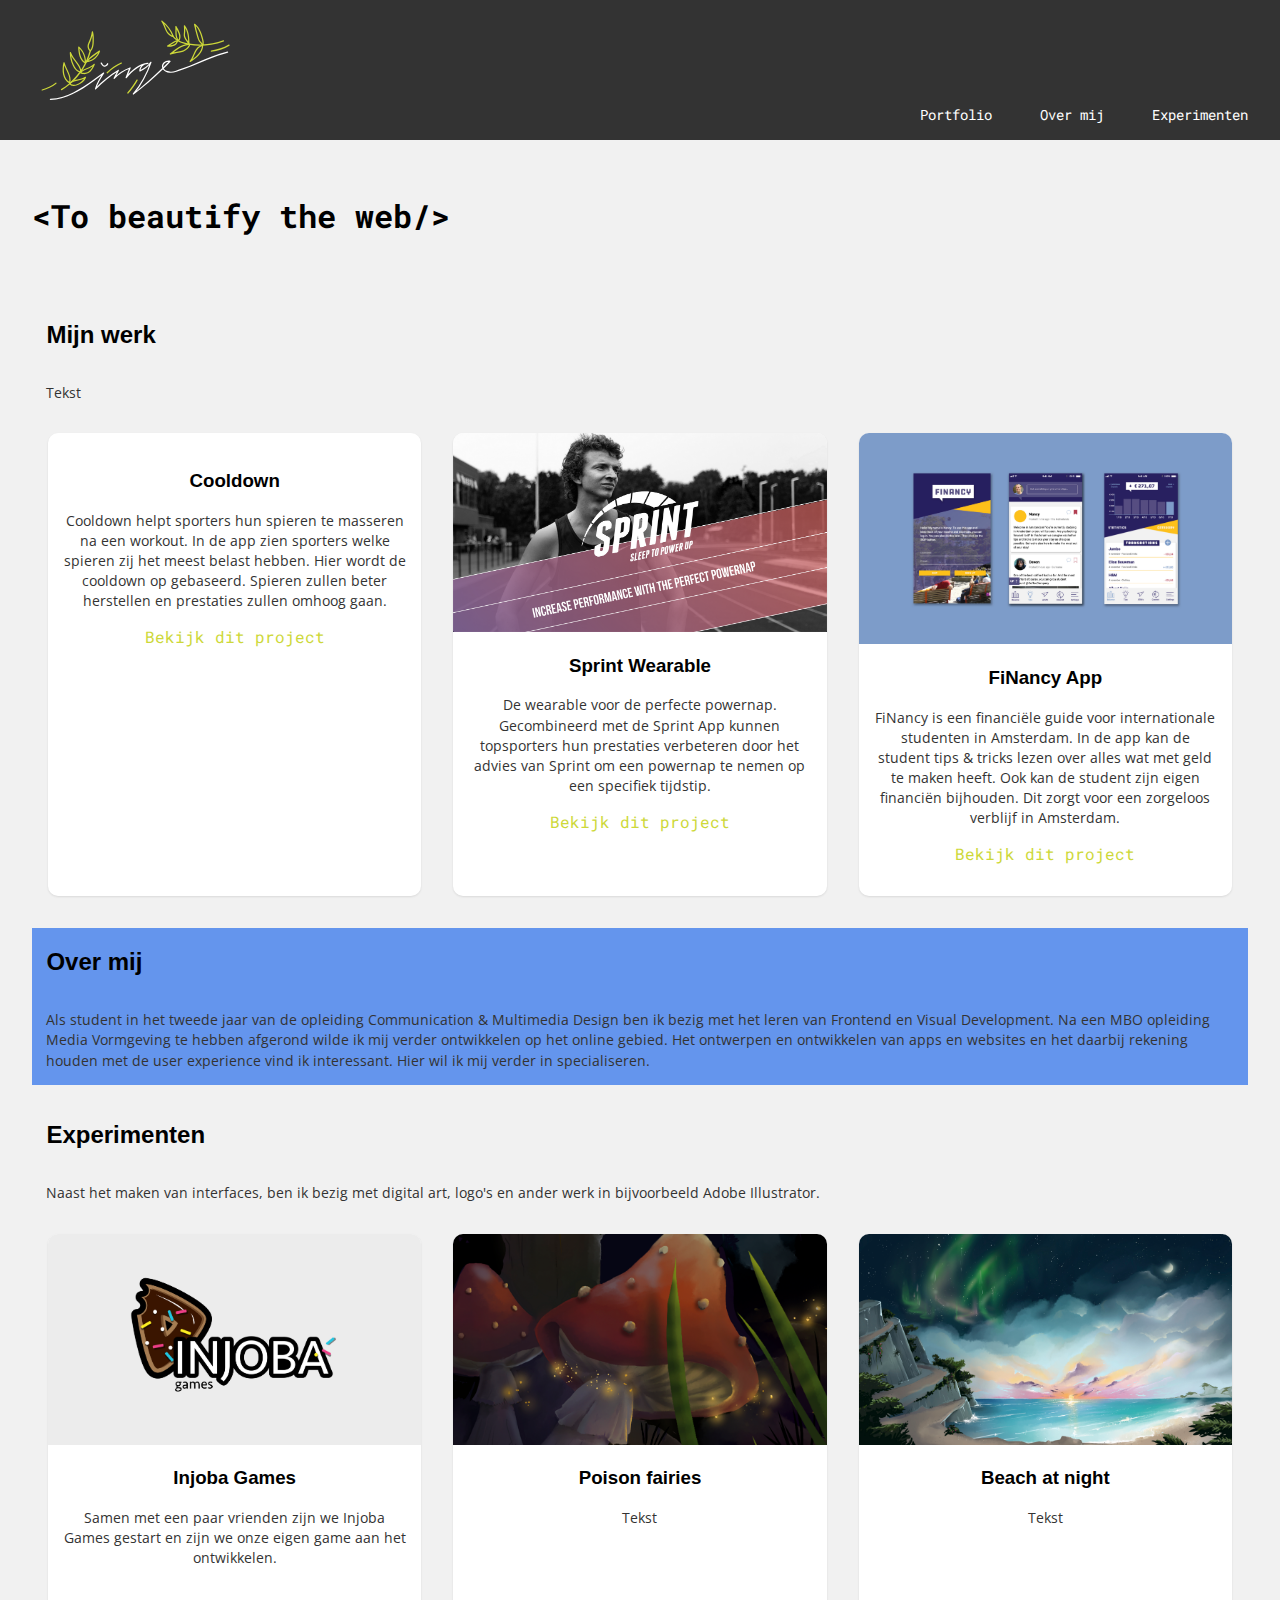
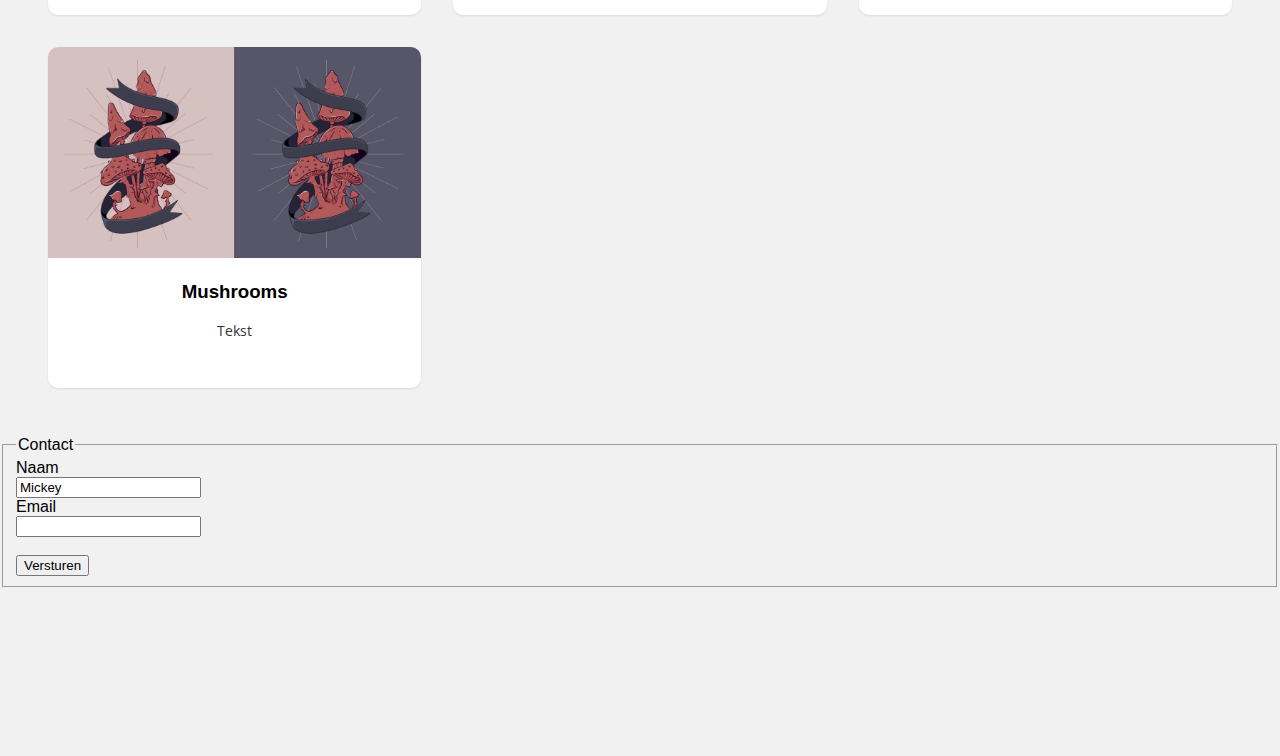
==== index.html @ f20cf2d8 "Add files via upload" ====
<!DOCTYPE html>
<html lang="en">

<head>
    <meta charset="UTF-8">
    <title>Portfolio</title>
    <link rel="stylesheet" type="text/css" href="style/style.css"> 
    <link href="https://fonts.googleapis.com/css?family=Montserrat:400,400i,500,500i,600,600i,700,700i,800,800i,900,900i|Open+Sans:400,400i,600,600i,700,700i,800,800i|Roboto+Mono:400,400i,500,500i,700,700i&display=swap" rel="stylesheet"> 
</head>

<body>

<header>
    <nav>
        <a href="#"><img src="images/logo.svg" alt=""></a>

        <ul>
            <li><a href="#">Portfolio</a></li>
            <li><a href="#">Over mij</a></li>
            <li><a href="#">Experimenten</a></li>
        </ul>
    </nav>
</header>


<main>
<h1>&#60;To beautify the web&#47;&#62;</h1>

<section>
    <h2>Mijn werk</h2>
    <p>Tekst</p>
    
    <article>
        <img src="images/projecten/cooldown.png" alt="">
        <h3>Cooldown</h3>
        <p>Cooldown helpt sporters hun spieren te masseren na een workout. In de app zien sporters welke spieren zij het meest belast hebben. Hier wordt de cooldown op gebaseerd. Spieren zullen beter herstellen en prestaties zullen omhoog gaan.</p>
        <a href="#">Bekijk dit project</a>
    </article>
    <article>
        <img src="images/projecten/sprint-scherm.png" alt="">
        <h3>Sprint Wearable</h3>
        <p>De wearable voor de perfecte powernap. Gecombineerd met de Sprint App kunnen topsporters hun prestaties verbeteren door het advies van Sprint om een powernap te nemen op een specifiek tijdstip.</p>
        <a href="#">Bekijk dit project</a>
    </article>
     <article>
        <img src="images/projecten/isga.jpg" alt="">
        <h3>FiNancy App</h3>
        <p>FiNancy is een financiële guide voor internationale studenten in Amsterdam. In de app kan de student tips &amp; tricks lezen over alles wat met geld te maken heeft. Ook kan de student zijn eigen financiën bijhouden. Dit zorgt voor een zorgeloos verblijf in Amsterdam. </p>
        <a href="#">Bekijk dit project</a>
    </article>
</section>

<section id="overmij">
<h2>Over mij</h2>
<p>Als student in het tweede jaar van de opleiding Communication &amp; Multimedia Design ben ik bezig met het leren van Frontend en Visual Development. Na een MBO opleiding Media Vormgeving te hebben afgerond wilde ik mij verder ontwikkelen op het online gebied. Het ontwerpen en ontwikkelen van apps en websites en het daarbij rekening houden met de user experience vind ik interessant. Hier wil ik mij verder in specialiseren.</p>
</section>


<section>
    <h2>Experimenten</h2>
    <p>Naast het maken van interfaces, ben ik bezig met digital art, logo's en ander werk in bijvoorbeeld Adobe Illustrator. </p>
    
    <article>
        <img src="images/eigenwerk/injoba-logo.png" alt="">
        <h3>Injoba Games</h3>
        <p>Samen met een paar vrienden zijn we Injoba Games gestart en zijn we onze eigen game aan het ontwikkelen.</p>
    </article>
    <article>
        <img src="images/eigenwerk/poison.jpg" alt="">
        <h3>Poison fairies</h3>
        <p>Tekst</p>
    </article>
    <article>
        <img src="images/eigenwerk/beachatnight.jpg" alt="">
        <h3>Beach at night</h3>
        <p>Tekst</p>
    </article>
    <article>
        <img src="images/eigenwerk/mushrooms.png" alt="">
        <h3>Mushrooms</h3>
        <p>Tekst</p>
    </article>
</section>



</main>

<footer>

 <form action="formulier">
  <fieldset>
    <legend>Contact</legend>
    Naam<br>
    <input type="text" name="firstname" value="Mickey"><br>
       Email<br>
    <input type="email" name="lastname" value=""><br><br>
    <input type="submit" value="Versturen">
  </fieldset>
</form> 

</footer>

</body>
</html>


 <script src="js/javascript.js"></script>
---- style/style.css ----
@import url('https://fonts.googleapis.com/css?family=Open+Sans:400,400i,600,600i,700,700i,800,800i|Playfair+Display:400,400i,700,700i,900,900i|Roboto+Slab:400,700&display=swap');


*,
:before,
:after {
    -webkit-box-sizing: border-box;
       -moz-box-sizing: border-box;
            box-sizing: border-box;
}

h1 {
    font-family: 'Roboto Mono', monospace;
    font-weight: 800;
    margin-bottom: 2em;
}

h2 { 
    font-weight: 600;
    padding: 0em 0.6em;
}

h3 {
    font-weight: 600;
}

p {
    color: #333;
    padding: 0 1em;
    line-height: 1.4;
    font-size: 0.9em;
    font-family: 'Open Sans', sans-serif;
}

a {
    text-decoration: none;
    font-family: 'Roboto Mono', monospace;
    color:#cdd839;
}

a:hover {
    font-weight: 400;
}


 



/*****************************
           HEADER
******************************/



header {
    background-color: #333;
    padding: 1em 2em;
}


nav a {
    color: white;
    font-size: 0.9em;
   
}

nav img {
    width: 200px;
    display: block;    
}

nav ul {
    list-style: none;
    margin: 0;
    padding: 0;
    display: flex;
    justify-content: flex-end;
    flex-wrap: wrap;
}

nav li {
    padding-left: 3em;
}

nav a:hover {
    color: #cdd839;
}


/*li:first-child {
    margin-right: auto;
}*/


@media (max-width: 620px) {
    /*nav ul {
        list-style: none;
        margin: 0;
        padding: 0;
        display: flex;
        flex-direction: column;
    }*/
    

    nav li {
        padding: 0 0 1em 0;
        margin: 1em 0 0 0;
        border-top: 1.5px solid #cdd839;
    }
    
    nav ul {
        justify-content: space-between;
        margin-top: 1em;    
    }
    
    nav img {
        margin: auto;
        width: 80%;

    }

    /*li:first-child {
        border-bottom: 0;
    } */

}



/*****************************
           BODY
******************************/



body {
    font-family: sans-serif;
    margin: 0;
    background-color: #f1f1f1;
}

main {
    padding: 2em;
}

section {
    display: grid;
    grid-template-columns: 1fr 1fr 1fr;
}

section h2, p {
    grid-column: 1 / -1;
}

@media (max-width: 620px) {
    section {
         grid-template-columns: 1fr;
    }
}

article {
    background-color: white;
    padding: 0em 0em 2em;
    margin: 1em;
    text-align: center;
    border-radius: 10px;
    box-shadow: 0 1px 3px rgba(0, 0, 0, 0.05), 0 1px 2px rgba(0, 0, 0, 0.05);
    transition: all 0.3s cubic-bezier(.25, .8, .25, 1);
}

article:hover {
    box-shadow: 0 14px 28px rgba(0, 0, 0, 0.25), 0 10px 10px rgba(0, 0, 0, 0.22);
}

    /*Bron: https://codepen.io/sdthornton/pen/wBZdXq?editors=1100*/

article img {
    width: 100%;
    border-radius: 10px 10px 0px 0px;

}

/*****************************
    OVER MIJ SECTION
******************************/

#overmij {
    background-color: cornflowerblue;
    margin: 1em 0 1em 0;
}





/*****************************
           FOOTER
******************************/



footer {
    background-image: url(../images/footer-img.png);
    min-height: 10em;
    background-position: center bottom;
    background-size: contain;
    height: 25vw;
    background-repeat: no-repeat;
    margin: 0;
    padding: 0;

}
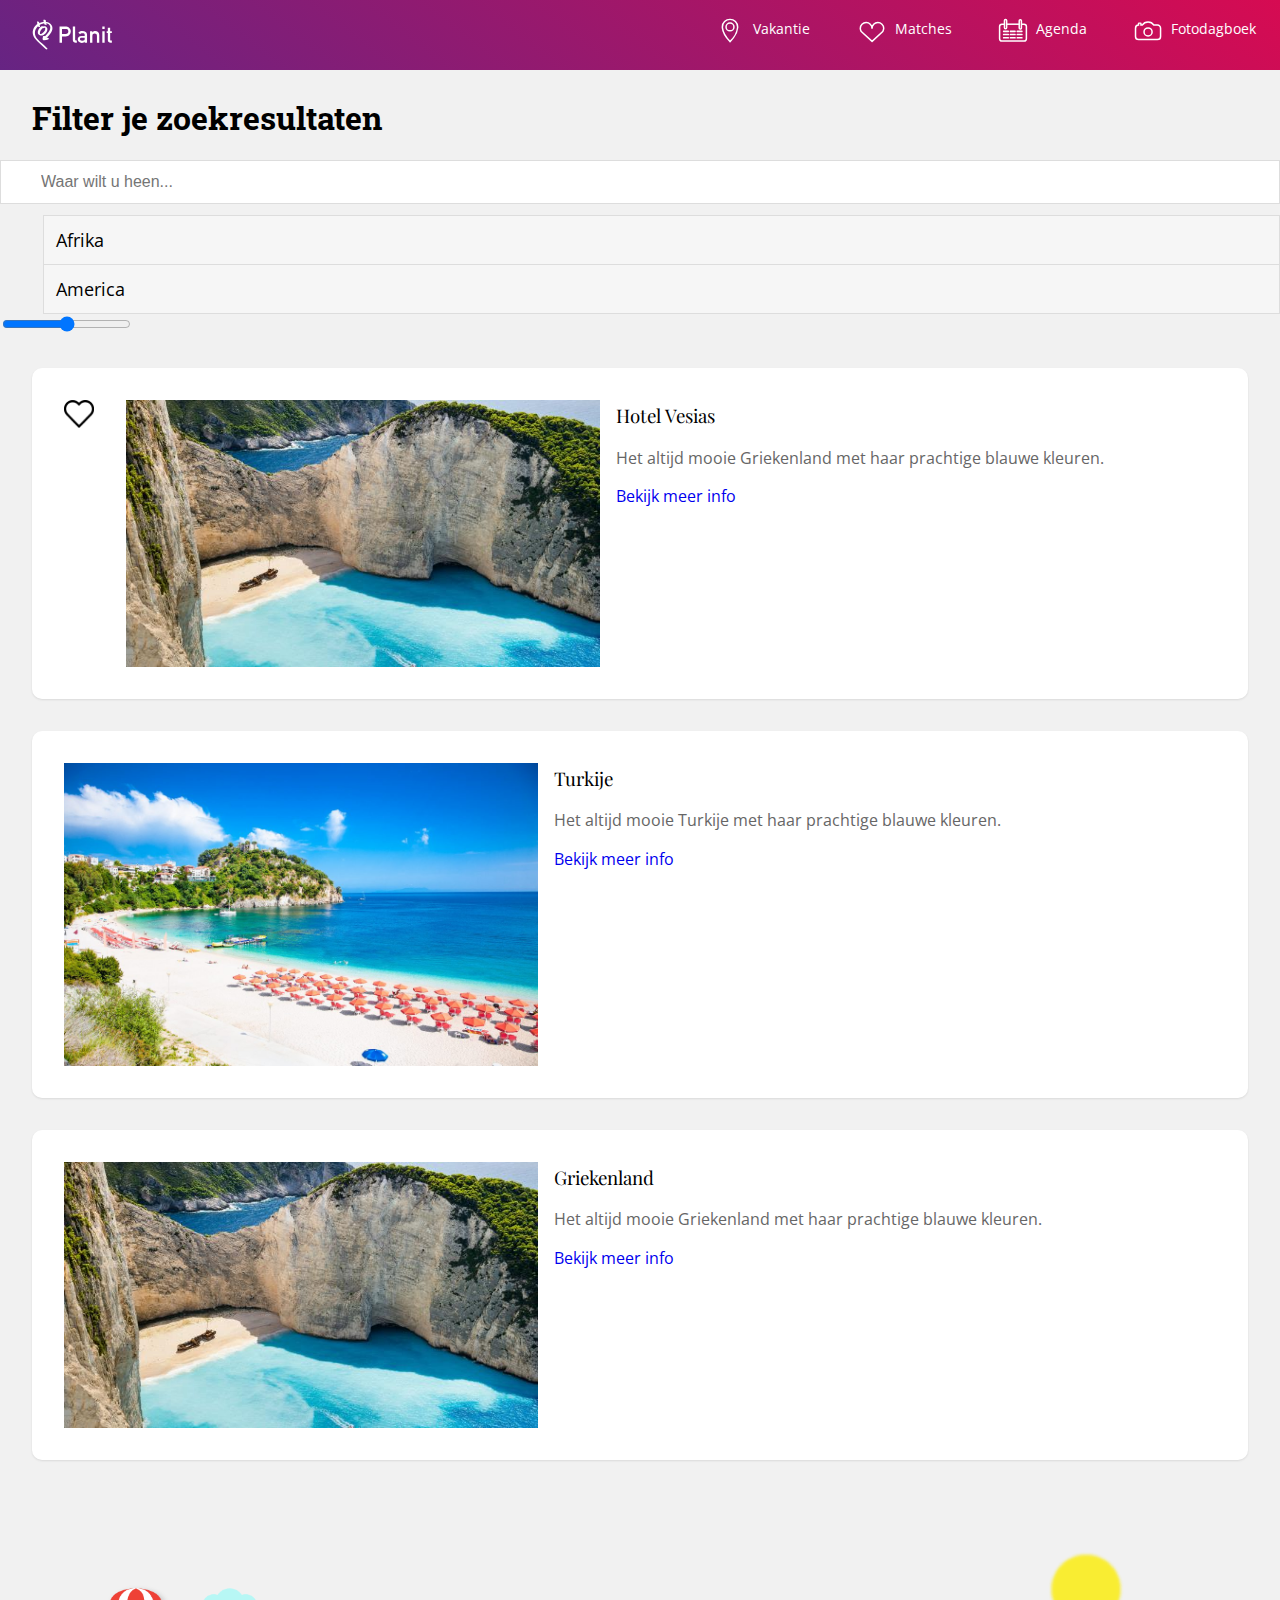
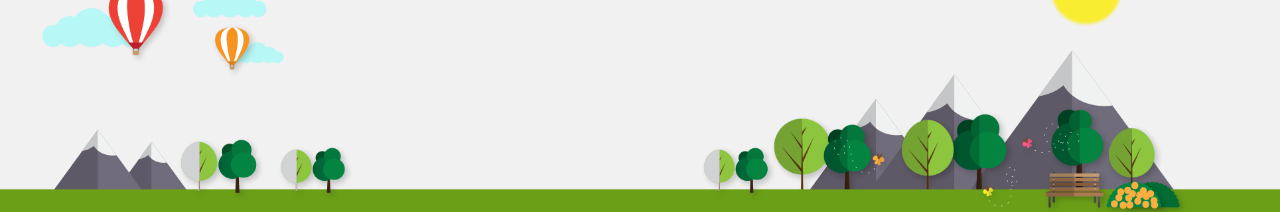
==== commit 72589b76: "Add files via upload" ====
--- a/index.html
+++ b/index.html
@@ -3,105 +3,76 @@
 
 <head>
     <meta charset="UTF-8">
-    <title>Portfolio</title>
+    <title>Travel Guide</title>
     <link rel="stylesheet" type="text/css" href="style/style.css"> 
-    <link href="https://fonts.googleapis.com/css?family=Montserrat:400,400i,500,500i,600,600i,700,700i,800,800i,900,900i|Open+Sans:400,400i,600,600i,700,700i,800,800i|Roboto+Mono:400,400i,500,500i,700,700i&display=swap" rel="stylesheet"> 
 </head>
 
 <body>
 
 <header>
     <nav>
-        <a href="#"><img src="images/logo.svg" alt=""></a>
-
         <ul>
-            <li><a href="#">Portfolio</a></li>
-            <li><a href="#">Over mij</a></li>
-            <li><a href="#">Experimenten</a></li>
+            <li><img id='logo'src="images/logo-09.svg" alt=""></li>
+            <li><img src="images/locatieicon.svg" alt=""><a href="#">Vakantie</a></li>
+            <li><img src="images/harticon.svg" alt=""><a href="#">Matches</a> </li>
+            <li><img src="images/agendaicon.svg" alt=""><a href="#">Agenda</a></li>
+            <li><img src="images/fotoicon.svg" alt=""><a href="#">Fotodagboek</a></li>
+    
         </ul>
     </nav>
 </header>
 
 
 <main>
-<h1>&#60;To beautify the web&#47;&#62;</h1>
+<sibebar>
+    <h1>Filter je zoekresultaten</h1>
 
-<section>
-    <h2>Mijn werk</h2>
-    <p>Tekst</p>
+                 <input type="text" id="myInput" onkeyup="myFunction()" placeholder="Waar wilt u heen...">
+
+                <ul id="myUL">
+                      <li><a href="#">Afrika</a></li>
+                      <li><a href="#">America</a></li>
+  </ul>
+  
+ <input type="range" name="points" min="0" max="900">               
+            </sibebar>
+       
+  <!--https://www.w3schools.com/howto/howto_js_filter_lists.asp-->
+      
+               <section>
     
-    <article>
-        <img src="images/projecten/cooldown.png" alt="">
-        <h3>Cooldown</h3>
-        <p>Cooldown helpt sporters hun spieren te masseren na een workout. In de app zien sporters welke spieren zij het meest belast hebben. Hier wordt de cooldown op gebaseerd. Spieren zullen beter herstellen en prestaties zullen omhoog gaan.</p>
-        <a href="#">Bekijk dit project</a>
+                     
+       <article>
+               <img class='harticonopen'src="images/hart-open.png" alt="">
+
+        <img src="images/griekenland.jpg" alt="">
+        <h3>Hotel Vesias</h3>
+        <p>Het altijd mooie Griekenland met haar prachtige blauwe kleuren.</p>
+        <a href="#">Bekijk meer info</a>
     </article>
     <article>
-        <img src="images/projecten/sprint-scherm.png" alt="">
-        <h3>Sprint Wearable</h3>
-        <p>De wearable voor de perfecte powernap. Gecombineerd met de Sprint App kunnen topsporters hun prestaties verbeteren door het advies van Sprint om een powernap te nemen op een specifiek tijdstip.</p>
-        <a href="#">Bekijk dit project</a>
+        <img src="images/turkije.jpg" alt="">
+        <h3>Turkije</h3>
+        <p>Het altijd mooie Turkije met haar prachtige blauwe kleuren.</p>
+        <a href="#">Bekijk meer info</a>
     </article>
      <article>
-        <img src="images/projecten/isga.jpg" alt="">
-        <h3>FiNancy App</h3>
-        <p>FiNancy is een financiële guide voor internationale studenten in Amsterdam. In de app kan de student tips &amp; tricks lezen over alles wat met geld te maken heeft. Ook kan de student zijn eigen financiën bijhouden. Dit zorgt voor een zorgeloos verblijf in Amsterdam. </p>
-        <a href="#">Bekijk dit project</a>
+        <img src="images/griekenland.jpg" alt="">
+        <h3>Griekenland</h3>
+        <p>Het altijd mooie Griekenland met haar prachtige blauwe kleuren.</p>
+        <a href="#">Bekijk meer info</a>
     </article>
 </section>
-
-<section id="overmij">
-<h2>Over mij</h2>
-<p>Als student in het tweede jaar van de opleiding Communication &amp; Multimedia Design ben ik bezig met het leren van Frontend en Visual Development. Na een MBO opleiding Media Vormgeving te hebben afgerond wilde ik mij verder ontwikkelen op het online gebied. Het ontwerpen en ontwikkelen van apps en websites en het daarbij rekening houden met de user experience vind ik interessant. Hier wil ik mij verder in specialiseren.</p>
-</section>
-
-
-<section>
-    <h2>Experimenten</h2>
-    <p>Naast het maken van interfaces, ben ik bezig met digital art, logo's en ander werk in bijvoorbeeld Adobe Illustrator. </p>
-    
-    <article>
-        <img src="images/eigenwerk/injoba-logo.png" alt="">
-        <h3>Injoba Games</h3>
-        <p>Samen met een paar vrienden zijn we Injoba Games gestart en zijn we onze eigen game aan het ontwikkelen.</p>
-    </article>
-    <article>
-        <img src="images/eigenwerk/poison.jpg" alt="">
-        <h3>Poison fairies</h3>
-        <p>Tekst</p>
-    </article>
-    <article>
-        <img src="images/eigenwerk/beachatnight.jpg" alt="">
-        <h3>Beach at night</h3>
-        <p>Tekst</p>
-    </article>
-    <article>
-        <img src="images/eigenwerk/mushrooms.png" alt="">
-        <h3>Mushrooms</h3>
-        <p>Tekst</p>
-    </article>
-</section>
-
-
 
 </main>
 
 <footer>
 
- <form action="formulier">
-  <fieldset>
-    <legend>Contact</legend>
-    Naam<br>
-    <input type="text" name="firstname" value="Mickey"><br>
-       Email<br>
-    <input type="email" name="lastname" value=""><br><br>
-    <input type="submit" value="Versturen">
-  </fieldset>
-</form> 
-
 </footer>
 
+
 </body>
+
 </html>
 
 
--- a/style/style.css
+++ b/style/style.css
@@ -1,41 +1,37 @@
 @import url('https://fonts.googleapis.com/css?family=Open+Sans:400,400i,600,600i,700,700i,800,800i|Playfair+Display:400,400i,700,700i,900,900i|Roboto+Slab:400,700&display=swap');
 
 
-*,
-:before,
-:after {
-    -webkit-box-sizing: border-box;
-       -moz-box-sizing: border-box;
-            box-sizing: border-box;
+* {
+    box-sizing: border-box;
 }
 
 h1 {
-    font-family: 'Roboto Mono', monospace;
-    font-weight: 800;
-    margin-bottom: 2em;
-}
-
-h2 { 
-    font-weight: 600;
+    padding: 1em 1em 0em;
+    font-family: 'Roboto Slab', serif;
+    font-weight: 700;
+}
+
+h2 {
+    font-family: 'Playfair Display', serif;
+    font-weight: 400;
     padding: 0em 0.6em;
 }
 
 h3 {
-    font-weight: 600;
+    font-family: 'Playfair Display', serif;
+    font-weight: 400;
 }
 
 p {
-    color: #333;
+    color: #666;
     padding: 0 1em;
     line-height: 1.4;
-    font-size: 0.9em;
     font-family: 'Open Sans', sans-serif;
 }
 
 a {
     text-decoration: none;
-    font-family: 'Roboto Mono', monospace;
-    color:#cdd839;
+    font-family: 'Open Sans', sans-serif;
 }
 
 a:hover {
@@ -43,31 +39,45 @@
 }
 
 
- 
-
-
 
 /*****************************
            HEADER
 ******************************/
 
-
+#logo {
+    width: 100px;
+}
 
 header {
-    background-color: #333;
-    padding: 1em 2em;
-}
-
+    background: rgb(102, 36, 131);
+    background: linear-gradient(38deg, rgba(102, 36, 131, 1) 0%, rgba(214, 11, 82, 1) 100%);
+    padding: 1em 1.5em;
+    position: fixed;
+    top: 0;
+    width: 100vw;
+}
+
+li {
+    color: white;
+    font-size: 0.9em;
+}
+
+nav {
+    padding: 0;
+}
 
 nav a {
     color: white;
-    font-size: 0.9em;
-   
 }
 
 nav img {
-    width: 200px;
-    display: block;    
+    width: 120px;
+}
+
+li img {
+    width: 2.5em;
+    vertical-align: middle;
+    margin-right: 5px;
 }
 
 nav ul {
@@ -79,117 +89,176 @@
     flex-wrap: wrap;
 }
 
-nav li {
-    padding-left: 3em;
-}
-
-nav a:hover {
-    color: #cdd839;
-}
-
-
-/*li:first-child {
+
+
+ul li {
+    margin-left: 3em;
+}
+
+nav li:hover {
+    border-bottom: 2px solid white;
+}
+
+
+nav li:first-child {
     margin-right: auto;
-}*/
+    margin-left: 0;
+    text-transform: uppercase;
+}
 
 
 @media (max-width: 620px) {
-    /*nav ul {
+    /* nav ul {
         list-style: none;
         margin: 0;
         padding: 0;
         display: flex;
         flex-direction: column;
-    }*/
-    
+    } */
+
+    header {
+        max-height: 8vh;
+
+    }
 
     nav li {
         padding: 0 0 1em 0;
-        margin: 1em 0 0 0;
-        border-top: 1.5px solid #cdd839;
-    }
-    
-    nav ul {
-        justify-content: space-between;
-        margin-top: 1em;    
-    }
-    
-    nav img {
-        margin: auto;
-        width: 80%;
-
-    }
-
-    /*li:first-child {
+        margin: 0 0 1em 0;
+
+        /*border-bottom: 1px solid orange;*/
+    }
+
+    nav a {
+        display: none;
+    }
+
+    li:first-child {
         border-bottom: 0;
-    } */
-
-}
-
-
+    }
+
+}
+
+
+/*****************************
+           FORM
+******************************/
+
+#myInput {
+    background-image: url('/css/searchicon.png');
+    /* Add a search icon to input */
+    background-position: 10px 12px;
+    /* Position the search icon */
+    background-repeat: no-repeat;
+    /* Do not repeat the icon image */
+    width: 100%;
+    /* Full-width */
+    font-size: 16px;
+    /* Increase font-size */
+    padding: 12px 20px 12px 40px;
+    /* Add some padding */
+    border: 1px solid #ddd;
+    /* Add a grey border */
+    margin-bottom: 12px;
+    /* Add some space below the input */
+}
+
+#myUL {
+    /* Remove default list styling */
+    list-style-type: none;
+    padding: 0;
+    margin: 0;
+}
+
+#myUL li a {
+    border: 1px solid #ddd;
+    /* Add a border to all links */
+    margin-top: -1px;
+    /* Prevent double borders */
+    background-color: #f6f6f6;
+    /* Grey background color */
+    padding: 12px;
+    /* Add some padding */
+    text-decoration: none;
+    /* Remove default text underline */
+    font-size: 18px;
+    /* Increase the font-size */
+    color: black;
+    /* Add a black text color */
+    display: block;
+    /* Make it into a block element to fill the whole list */
+}
+
+#myUL li a:hover:not(.header) {
+    background-color: #eee;
+    /* Add a hover effect to all links, except for headers */
+}
 
 /*****************************
            BODY
 ******************************/
 
 
+
+sidebar {
+    position: absolute;
+    max-width: 200px;
+    height: 100%;
+}
 
 body {
     font-family: sans-serif;
-    margin: 0;
+    margin: 4em 0 0 0;
     background-color: #f1f1f1;
 }
 
-main {
-    padding: 2em;
-}
-
 section {
+    padding: 1em;
     display: grid;
-    grid-template-columns: 1fr 1fr 1fr;
-}
-
-section h2, p {
+    grid-template-columns: 1fr;
+}
+
+section h2,
+p {
     grid-column: 1 / -1;
 }
 
 @media (max-width: 620px) {
     section {
-         grid-template-columns: 1fr;
+        grid-template-columns: 1fr;
     }
 }
 
 article {
     background-color: white;
-    padding: 0em 0em 2em;
+    padding: 1em;
     margin: 1em;
-    text-align: center;
+    text-align: left;
     border-radius: 10px;
     box-shadow: 0 1px 3px rgba(0, 0, 0, 0.05), 0 1px 2px rgba(0, 0, 0, 0.05);
     transition: all 0.3s cubic-bezier(.25, .8, .25, 1);
 }
 
+
 article:hover {
     box-shadow: 0 14px 28px rgba(0, 0, 0, 0.25), 0 10px 10px rgba(0, 0, 0, 0.22);
 }
 
-    /*Bron: https://codepen.io/sdthornton/pen/wBZdXq?editors=1100*/
+/*Bron: https://codepen.io/sdthornton/pen/wBZdXq?editors=1100*/
 
 article img {
-    width: 100%;
-    border-radius: 10px 10px 0px 0px;
-
-}
-
-/*****************************
-    OVER MIJ SECTION
-******************************/
-
-#overmij {
-    background-color: cornflowerblue;
-    margin: 1em 0 1em 0;
-}
-
+    width: 40%;
+    float: left;
+    margin: 1em;
+}
+
+
+
+.harticonopen {
+    width: 30px;
+    position:;
+    top: 5px;
+    right: 10px;
+}
 
 
 
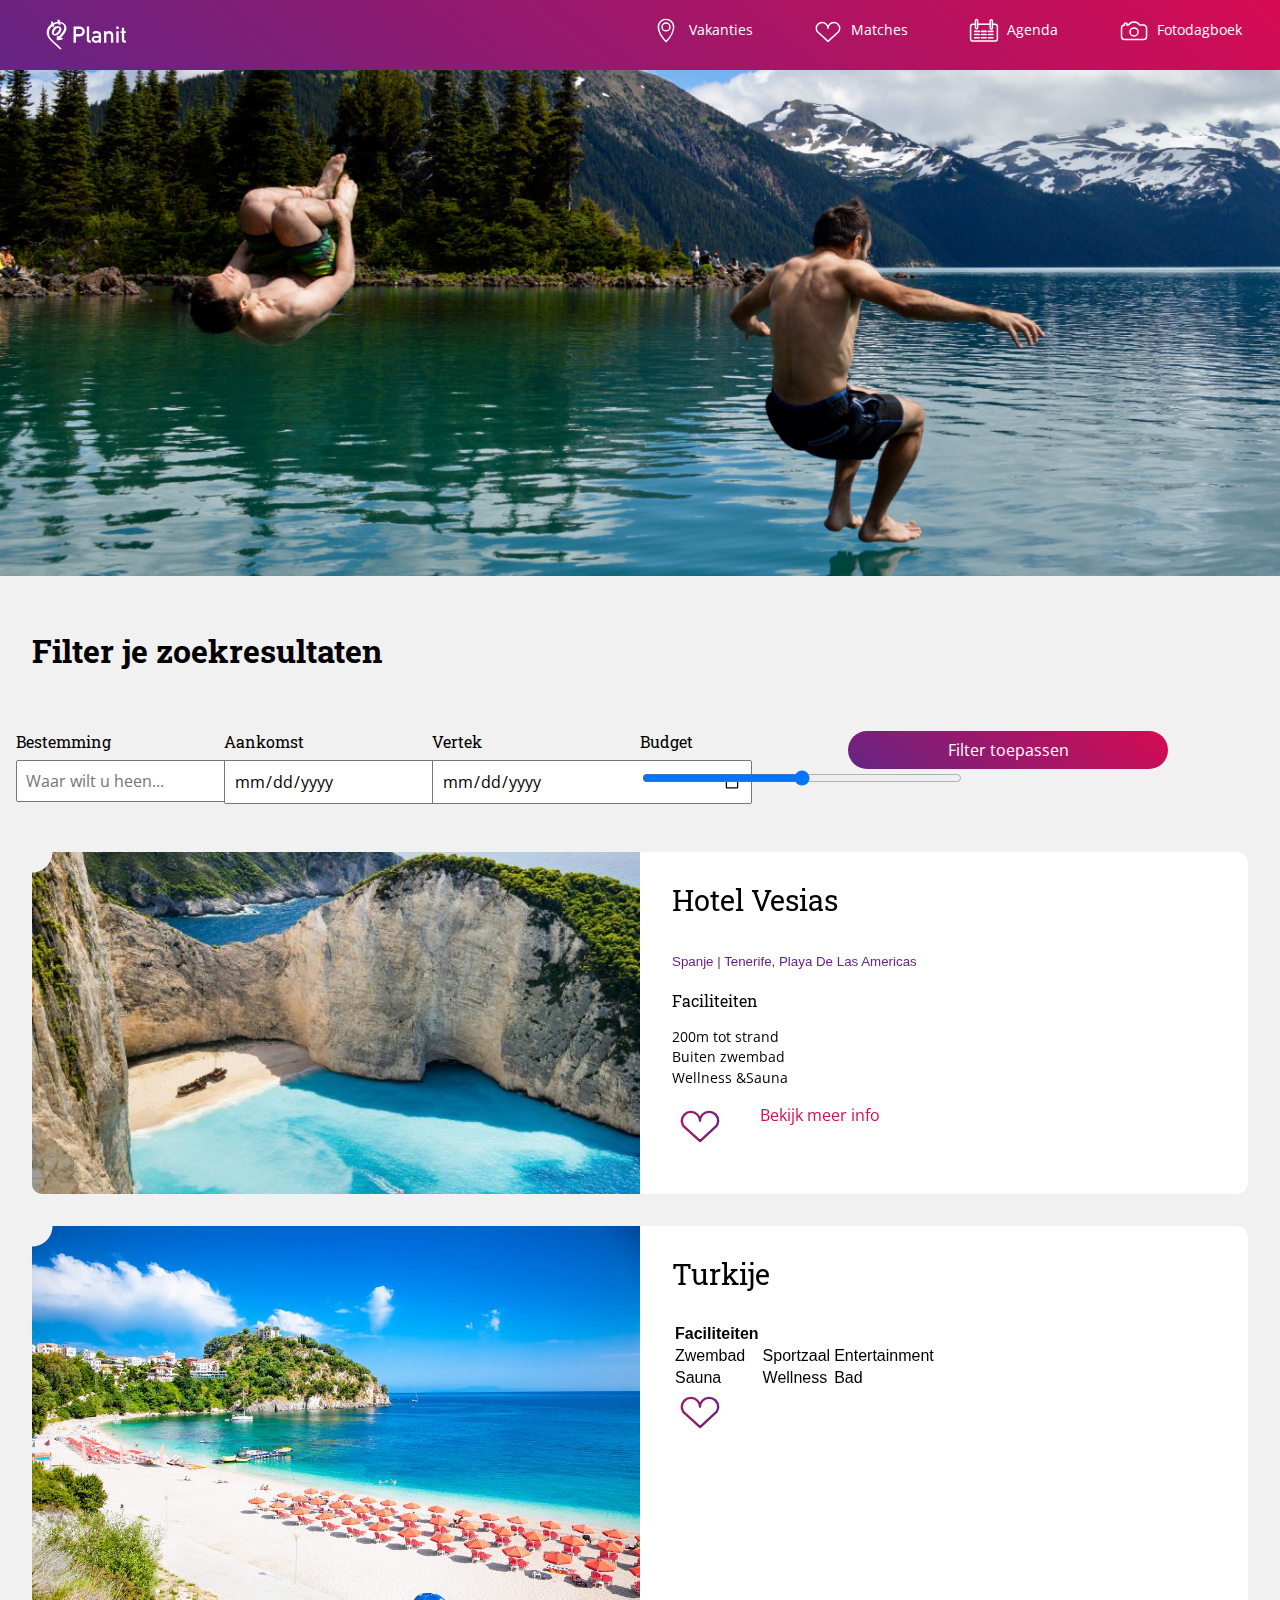
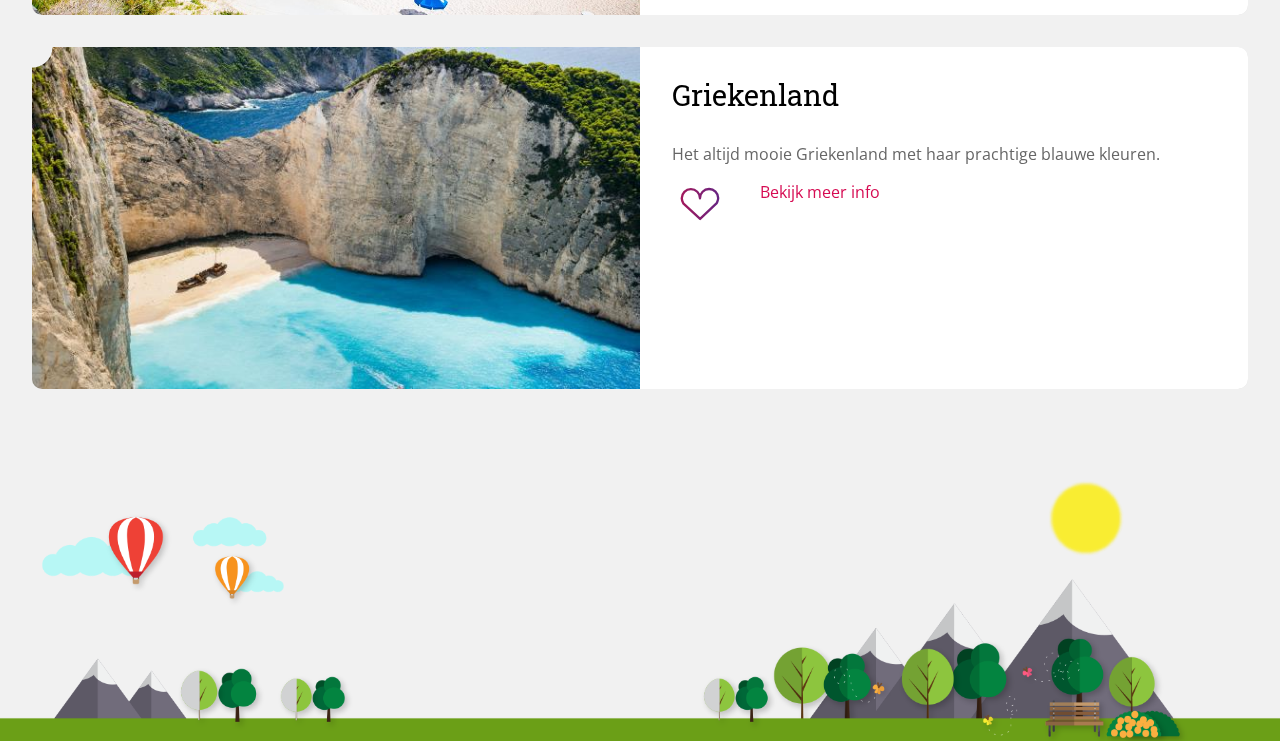
==== commit 020f2f1c: "Add files via upload" ====
--- a/index.html
+++ b/index.html
@@ -3,72 +3,121 @@
 
 <head>
     <meta charset="UTF-8">
-    <title>Travel Guide</title>
-    <link rel="stylesheet" type="text/css" href="style/style.css"> 
+    <title>Planit</title>
+    <link rel="stylesheet" type="text/css" href="style/style.css">
 </head>
 
 <body>
 
-<header>
-    <nav>
-        <ul>
-            <li><img id='logo'src="images/logo-09.svg" alt=""></li>
-            <li><img src="images/locatieicon.svg" alt=""><a href="#">Vakantie</a></li>
-            <li><img src="images/harticon.svg" alt=""><a href="#">Matches</a> </li>
-            <li><img src="images/agendaicon.svg" alt=""><a href="#">Agenda</a></li>
-            <li><img src="images/fotoicon.svg" alt=""><a href="#">Fotodagboek</a></li>
-    
-        </ul>
-    </nav>
-</header>
+    <header>
+        <nav>
+              <ul>
+                <li><img id='logo' src="images/logo-09.svg" alt=""></li>
+                <li><img src="images/locatieicon.svg" alt=""><a href="index.html">Vakanties</a></li>
+                <li><img src="images/harticon.svg" alt=""><a href="match.html">Matches</a> </li>
+                <li><img src="images/agendaicon.svg" alt=""><a href="#">Agenda</a></li>
+                <li><img src="images/fotoicon.svg" alt=""><a href="#">Fotodagboek</a></li>
+            </ul>
+        </nav>
+    </header>
 
 
-<main>
-<sibebar>
-    <h1>Filter je zoekresultaten</h1>
+    <main>
 
-                 <input type="text" id="myInput" onkeyup="myFunction()" placeholder="Waar wilt u heen...">
+        <div id="banner">
 
-                <ul id="myUL">
-                      <li><a href="#">Afrika</a></li>
-                      <li><a href="#">America</a></li>
-  </ul>
-  
- <input type="range" name="points" min="0" max="900">               
-            </sibebar>
-       
-  <!--https://www.w3schools.com/howto/howto_js_filter_lists.asp-->
-      
-               <section>
-    
-                     
-       <article>
-               <img class='harticonopen'src="images/hart-open.png" alt="">
+        </div>
+        <sibebar>
+            <h1>Filter je zoekresultaten</h1>
+            <form id="containerfilter" action="formulier">
+                <div class="childfilter">
+                    <h4>Bestemming</h4>
+                    <input type="text" placeholder="Waar wilt u heen..."> <br>
+                </div>
+                <div class="childfilter">
+                    <h4>Aankomst</h4>
+                    <input type="date"> <br>
+                </div>
+                <div class="childfilter">
+                    <h4>Vertek</h4>
+                    <input type="date"> <br>
+                </div>
+                <div class="childfilter">
+                    <h4>Budget</h4>
+                    <input type="range" name="points" min="0" max="900"> <br>
+                </div>
+                <div class="childfilter">
+                    <h4></h4>
+                    <input type="submit" value="Filter toepassen">
+                </div>
 
-        <img src="images/griekenland.jpg" alt="">
-        <h3>Hotel Vesias</h3>
-        <p>Het altijd mooie Griekenland met haar prachtige blauwe kleuren.</p>
-        <a href="#">Bekijk meer info</a>
-    </article>
-    <article>
-        <img src="images/turkije.jpg" alt="">
-        <h3>Turkije</h3>
-        <p>Het altijd mooie Turkije met haar prachtige blauwe kleuren.</p>
-        <a href="#">Bekijk meer info</a>
-    </article>
-     <article>
-        <img src="images/griekenland.jpg" alt="">
-        <h3>Griekenland</h3>
-        <p>Het altijd mooie Griekenland met haar prachtige blauwe kleuren.</p>
-        <a href="#">Bekijk meer info</a>
-    </article>
-</section>
+            </form>
 
-</main>
 
-<footer>
+        </sibebar>
 
-</footer>
+        <!--https://www.w3schools.com/howto/howto_js_filter_lists.asp-->
+
+        <section>
+
+
+            <article>
+
+                <img src="images/griekenland.jpg" alt="">
+                <h3>Hotel Vesias</h3>
+                <sub>Spanje | Tenerife, Playa De Las Americas</sub>
+                <p></p>
+                <h4>Faciliteiten</h4>
+                <ul class="faciliteiten">
+                    <li class="faciliteiten">200m tot strand</li>
+                    <li class="faciliteiten">Buiten zwembad</li>
+                    <li class="faciliteiten">Wellness &amp;Sauna</li>
+                </ul>
+                <a href="#">Bekijk meer info</a>
+                <img src="images/hart-leeg.svg" alt="" class="hartlike">
+
+            </article>
+            <article>
+                <img src="images/turkije.jpg" alt="">
+                <h3>Turkije</h3>
+                <table>
+                    <tr>
+                        <th>Faciliteiten</th>
+                        <th></th>
+                        <th></th>
+                    </tr>
+                    <tr>
+                        <td>Zwembad</td>
+                        <td>Sportzaal</td>
+                        <td>Entertainment</td>
+                    </tr>
+                    <tr>
+                        <td>Sauna</td>
+                        <td>Wellness</td>
+                        <td>Bad</td>
+                    </tr>
+                </table>
+                <img src="images/hart-leeg.svg" alt="" class="hartlike">
+
+            </article>
+            <article>
+
+                <img src="images/griekenland.jpg" alt="">
+                <h3>Griekenland</h3>
+                <p>Het altijd mooie Griekenland met haar prachtige blauwe kleuren.</p>
+                <a href="#">Bekijk meer info</a>
+                <img src="images/hart-leeg.svg" alt="" class="hartlike">
+
+            </article>
+        </section>
+
+    </main>
+
+    <footer>
+
+
+
+    </footer>
 
 
 </body>
@@ -76,4 +125,4 @@
 </html>
 
 
- <script src="js/javascript.js"></script> +<script src="js/javascript.js"></script>--- a/style/style.css
+++ b/style/style.css
@@ -12,17 +12,34 @@
 }
 
 h2 {
-    font-family: 'Playfair Display', serif;
+    font-family: 'Roboto Slab', serif;
     font-weight: 400;
     padding: 0em 0.6em;
 }
 
 h3 {
-    font-family: 'Playfair Display', serif;
+    font-family: 'Roboto Slab', serif;
     font-weight: 400;
-}
-
-p {
+    font-size: 180%;
+    margin: 10px 0 0 0;
+    padding: 0;
+}
+
+h4 {
+    font-family: 'Roboto Slab', serif;
+    font-weight: 400;
+    margin-bottom: 0.5em;
+}
+
+
+sub {
+    color: rgb(102, 36, 131);
+    padding: 0;
+    margin: -10px 0 0 0;
+}
+
+p,
+li {
     color: #666;
     padding: 0 1em;
     line-height: 1.4;
@@ -32,17 +49,45 @@
 a {
     text-decoration: none;
     font-family: 'Open Sans', sans-serif;
+    color: #D60B52;
 }
 
 a:hover {
     font-weight: 400;
 }
 
-
+input {
+    width: 20em;
+    padding: 0.5em;
+    font-family: 'Open Sans', sans-serif;
+    font-size: 1em;
+
+}
+
+input[type=submit] {
+  background: linear-gradient(38deg, rgba(102, 36, 131, 1) 0%, rgba(214, 11, 82, 1) 100%);
+color: white;
+border: none;
+border-radius: 25px;
+}
 
 /*****************************
            HEADER
 ******************************/
+
+#banner {
+    background-image: url(../images/banner2.jpg);
+    background-position: center bottom;
+    background-size: 100vw;
+    height: 40vw;
+    width: 100vw;
+    background-repeat: no-repeat;
+    margin: 0;
+    padding: 0;
+}
+
+
+
 
 #logo {
     width: 100px;
@@ -54,7 +99,8 @@
     padding: 1em 1.5em;
     position: fixed;
     top: 0;
-    width: 100vw;
+    min-width: 100vw;
+    z-index: 10;
 }
 
 li {
@@ -92,7 +138,7 @@
 
 
 ul li {
-    margin-left: 3em;
+    margin-left: 2em;
 }
 
 nav li:hover {
@@ -140,60 +186,6 @@
 
 
 /*****************************
-           FORM
-******************************/
-
-#myInput {
-    background-image: url('/css/searchicon.png');
-    /* Add a search icon to input */
-    background-position: 10px 12px;
-    /* Position the search icon */
-    background-repeat: no-repeat;
-    /* Do not repeat the icon image */
-    width: 100%;
-    /* Full-width */
-    font-size: 16px;
-    /* Increase font-size */
-    padding: 12px 20px 12px 40px;
-    /* Add some padding */
-    border: 1px solid #ddd;
-    /* Add a grey border */
-    margin-bottom: 12px;
-    /* Add some space below the input */
-}
-
-#myUL {
-    /* Remove default list styling */
-    list-style-type: none;
-    padding: 0;
-    margin: 0;
-}
-
-#myUL li a {
-    border: 1px solid #ddd;
-    /* Add a border to all links */
-    margin-top: -1px;
-    /* Prevent double borders */
-    background-color: #f6f6f6;
-    /* Grey background color */
-    padding: 12px;
-    /* Add some padding */
-    text-decoration: none;
-    /* Remove default text underline */
-    font-size: 18px;
-    /* Increase the font-size */
-    color: black;
-    /* Add a black text color */
-    display: block;
-    /* Make it into a block element to fill the whole list */
-}
-
-#myUL li a:hover:not(.header) {
-    background-color: #eee;
-    /* Add a hover effect to all links, except for headers */
-}
-
-/*****************************
            BODY
 ******************************/
 
@@ -203,6 +195,8 @@
     position: absolute;
     max-width: 200px;
     height: 100%;
+    background-color: white;
+    border: 1px solid black;
 }
 
 body {
@@ -211,6 +205,18 @@
     background-color: #f1f1f1;
 }
 
+form {
+    padding: 1em;
+    display: grid;
+  grid-template-columns: repeat( auto-fill, minmax(200px, 1fr) );}
+
+.childfilter {
+  grid-gap: 1em;
+
+}
+
+
+
 section {
     padding: 1em;
     display: grid;
@@ -230,14 +236,16 @@
 
 article {
     background-color: white;
-    padding: 1em;
+    padding: 0em;
     margin: 1em;
     text-align: left;
     border-radius: 10px;
     box-shadow: 0 1px 3px rgba(0, 0, 0, 0.05), 0 1px 2px rgba(0, 0, 0, 0.05);
     transition: all 0.3s cubic-bezier(.25, .8, .25, 1);
-}
-
+
+    -webkit-mask-image: radial-gradient(circle 10px at 0 0, transparent 0, transparent 20px, black 21px);
+
+}
 
 article:hover {
     box-shadow: 0 14px 28px rgba(0, 0, 0, 0.25), 0 10px 10px rgba(0, 0, 0, 0.22);
@@ -246,22 +254,39 @@
 /*Bron: https://codepen.io/sdthornton/pen/wBZdXq?editors=1100*/
 
 article img {
-    width: 40%;
+    width: 100%;
     float: left;
-    margin: 1em;
-}
-
-
-
-.harticonopen {
-    width: 30px;
-    position:;
+    margin: 0em;
+}
+
+
+
+.hartlike {
+    width: 3.5em;
+    position: ;
     top: 5px;
     right: 10px;
 }
 
-
-
+h3,
+h4 ul li {
+    color: black;
+    margin: 1em;
+}
+
+.faciliteiten {
+    color: black;
+    list-style: none;
+}
+
+
+
+@media (min-width: 620px) {
+    article img {
+        width: 50%;
+        margin-right: 2em;
+    }
+}
 
 /*****************************
            FOOTER
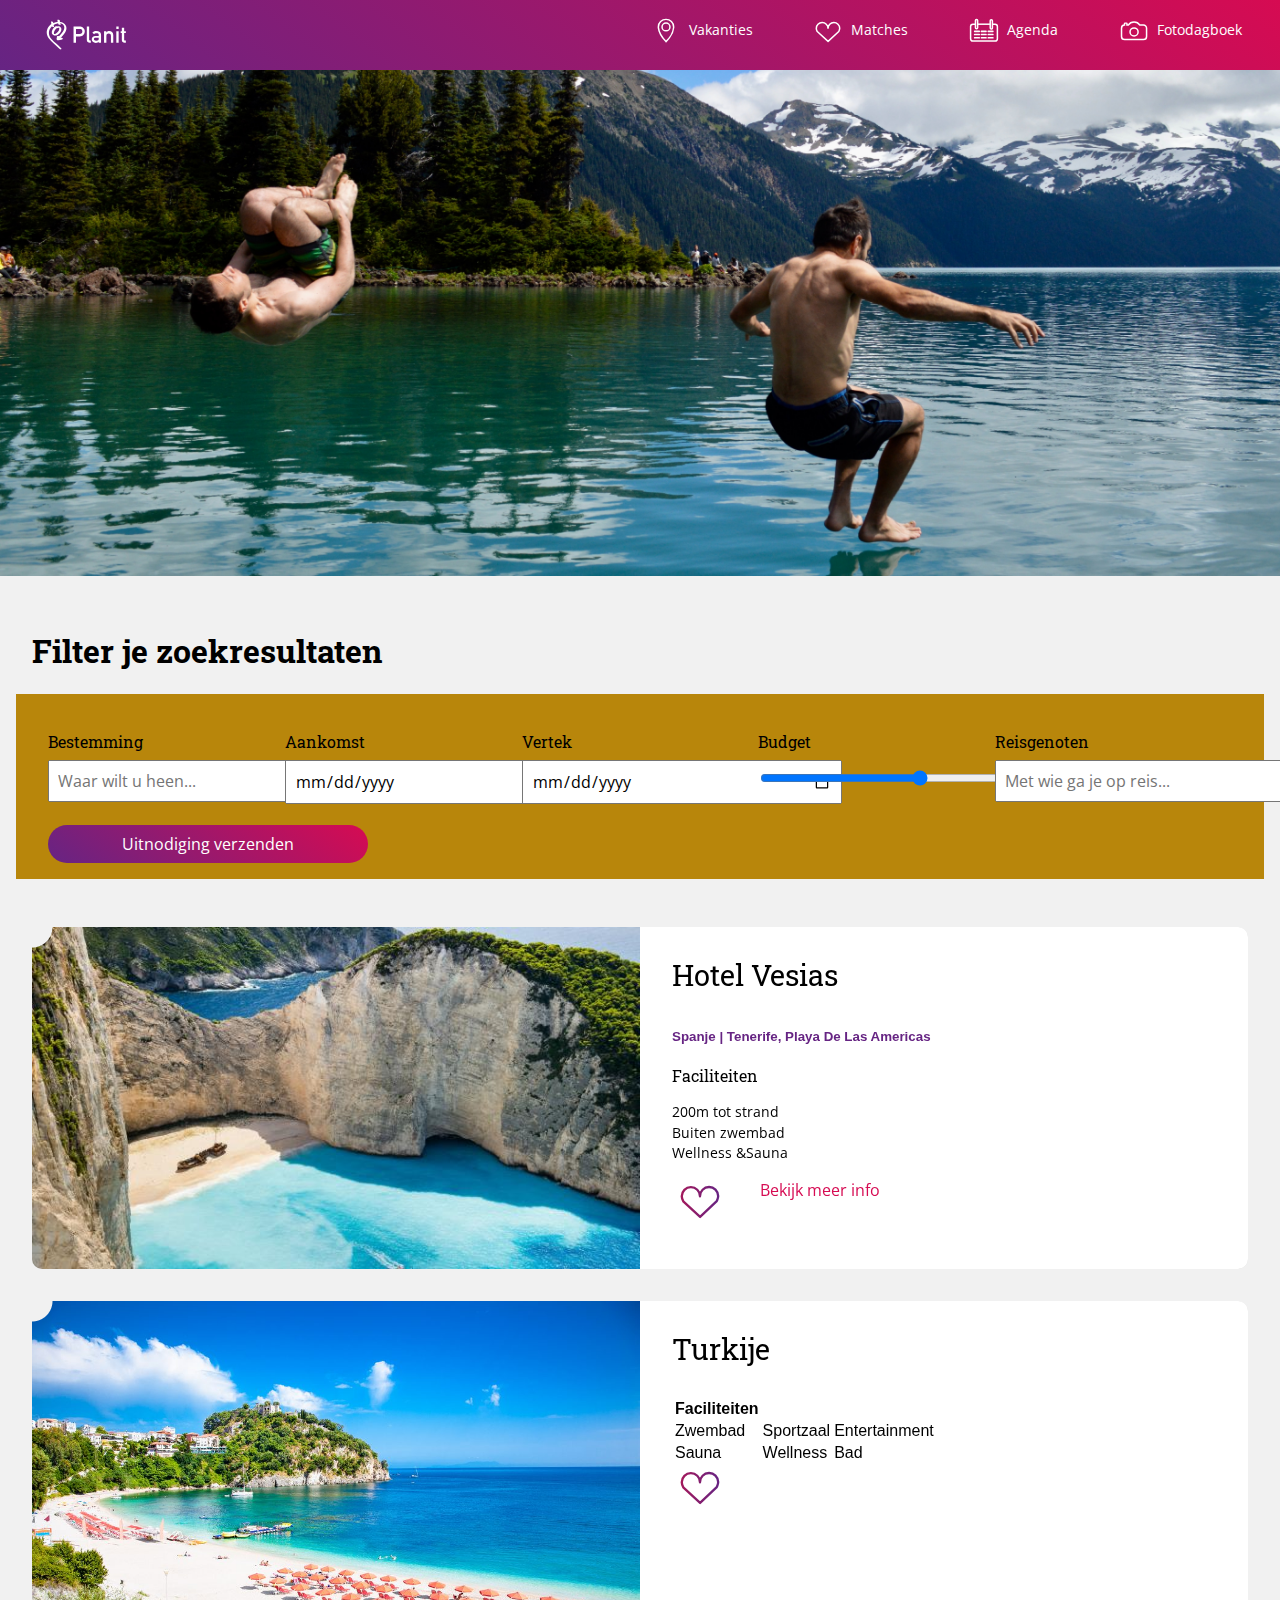
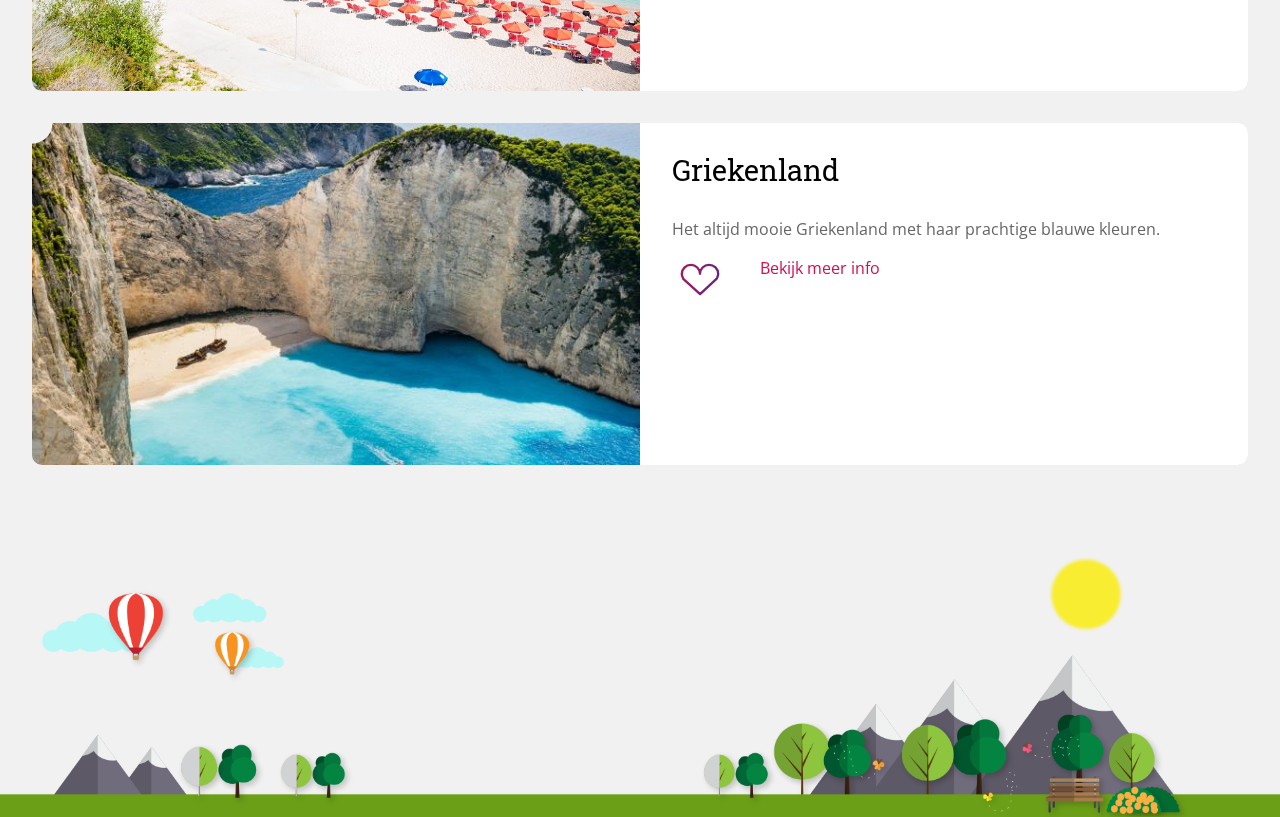
==== commit 79dd7b7f: "Add files via upload" ====
--- a/index.html
+++ b/index.html
@@ -47,8 +47,12 @@
                     <input type="range" name="points" min="0" max="900"> <br>
                 </div>
                 <div class="childfilter">
+                    <h4>Reisgenoten</h4>
+                    <input type="text" placeholder="Met wie ga je op reis..."> <br>
+                </div>
+                <div class="childfilter">
                     <h4></h4>
-                    <input type="submit" value="Filter toepassen">
+                    <input type="submit" value="Uitnodiging verzenden">
                 </div>
 
             </form>
--- a/style/style.css
+++ b/style/style.css
@@ -34,8 +34,11 @@
 
 sub {
     color: rgb(102, 36, 131);
+    color: 
     padding: 0;
     margin: -10px 0 0 0;
+        font-weight: 600;
+
 }
 
 p,
@@ -206,9 +209,11 @@
 }
 
 form {
-    padding: 1em;
+    background-color: darkgoldenrod;
+    padding: 1em 2em;
+    margin: 1em;
     display: grid;
-  grid-template-columns: repeat( auto-fill, minmax(200px, 1fr) );}
+    grid-template-columns: repeat( auto-fill, minmax(200px, 1fr) );}
 
 .childfilter {
   grid-gap: 1em;
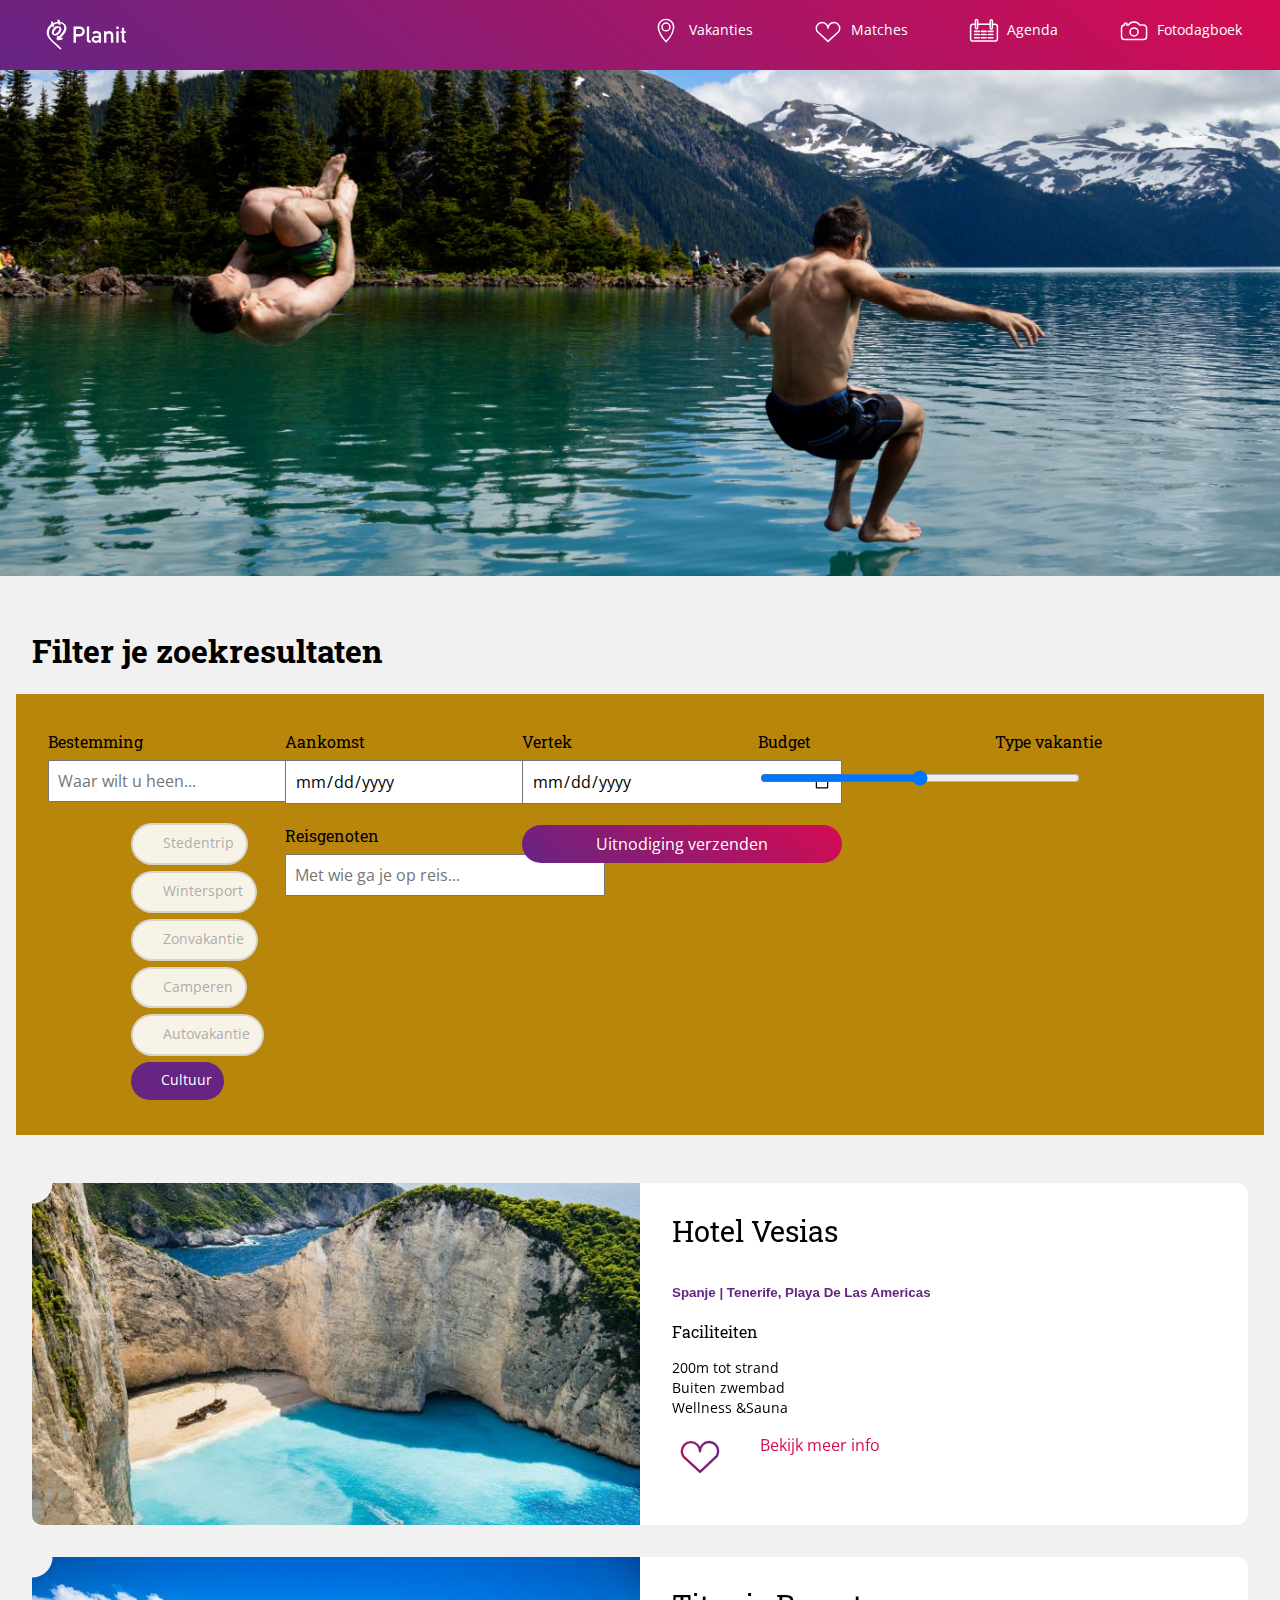
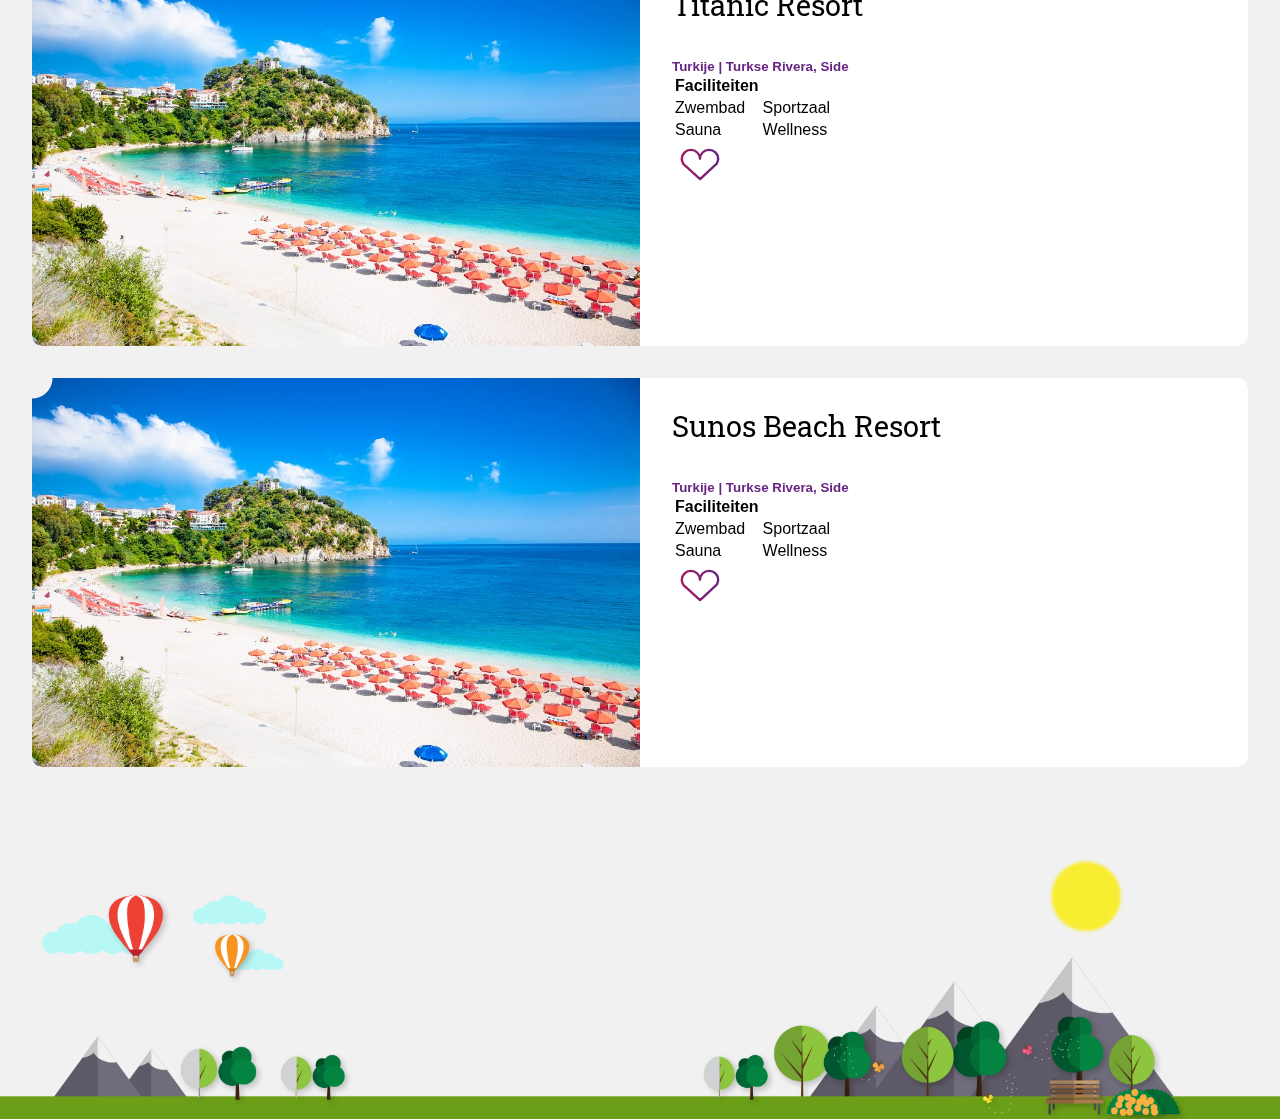
==== commit 9250c87b: "Add files via upload" ====
--- a/index.html
+++ b/index.html
@@ -5,13 +5,15 @@
     <meta charset="UTF-8">
     <title>Planit</title>
     <link rel="stylesheet" type="text/css" href="style/style.css">
+    <link rel="stylesheet" href="https://use.fontawesome.com/releases/v5.4.1/css/all.css" integrity="sha384-5sAR7xN1Nv6T6+dT2mhtzEpVJvfS3NScPQTrOxhwjIuvcA67KV2R5Jz6kr4abQsz"
+        crossorigin="anonymous">
 </head>
 
 <body>
 
     <header>
         <nav>
-              <ul>
+            <ul>
                 <li><img id='logo' src="images/logo-09.svg" alt=""></li>
                 <li><img src="images/locatieicon.svg" alt=""><a href="index.html">Vakanties</a></li>
                 <li><img src="images/harticon.svg" alt=""><a href="match.html">Matches</a> </li>
@@ -47,6 +49,27 @@
                     <input type="range" name="points" min="0" max="900"> <br>
                 </div>
                 <div class="childfilter">
+
+                    <h4>Type vakantie</h4>
+                    <!-- <input type="checkbox" name="vehicle1" value="Avontuur"> Avontuur<br>
+                    <input type="checkbox" name="vehicle2" value="Wintersport"> Wintersport<br>
+                    <input type="checkbox" name="vehicle3" value="Zonvakantie"> Zonvakantie<br>
+                     <input type="checkbox" name="vehicle3" value="Camperen"> Camperen<br>
+                      <input type="checkbox" name="vehicle3" value="Stedentrip"> Stedentrip<br> -->
+                </div>
+
+                <div class="container">
+                    <ul class="ks-cboxtags">
+                        <li><input type="checkbox" id="checkboxOne" value="Stedentrip"><label for="checkboxOne">Stedentrip</label></li>
+                        <li><input type="checkbox" id="checkboxTwo" value="Wintersport"><label for="checkboxTwo">Wintersport</label></li>
+                        <li><input type="checkbox" id="checkboxThree" value="Zonvakantie"><label for="checkboxThree">Zonvakantie</label></li>
+                        <li><input type="checkbox" id="checkboxFour" value="Camperen"><label for="checkboxFour">Camperen</label></li>
+                        <li><input type="checkbox" id="checkboxFive" value="Autovakantie"><label for="checkboxFive">Autovakantie</label></li>
+                        <li><input type="checkbox" id="checkboxSix" value="Cultuur" checked><label for="checkboxSix">Cultuur</label></li>
+                    </ul>
+                </div>
+
+                <div class="childfilter">
                     <h4>Reisgenoten</h4>
                     <input type="text" placeholder="Met wie ga je op reis..."> <br>
                 </div>
@@ -66,7 +89,6 @@
 
 
             <article>
-
                 <img src="images/griekenland.jpg" alt="">
                 <h3>Hotel Vesias</h3>
                 <sub>Spanje | Tenerife, Playa De Las Americas</sub>
@@ -79,39 +101,48 @@
                 </ul>
                 <a href="#">Bekijk meer info</a>
                 <img src="images/hart-leeg.svg" alt="" class="hartlike">
-
             </article>
+            
             <article>
                 <img src="images/turkije.jpg" alt="">
-                <h3>Turkije</h3>
-                <table>
+  <h3>Titanic Resort </h3>
+                <sub>Turkije | Turkse Rivera, Side</sub>                <table>
                     <tr>
                         <th>Faciliteiten</th>
-                        <th></th>
                         <th></th>
                     </tr>
                     <tr>
                         <td>Zwembad</td>
                         <td>Sportzaal</td>
-                        <td>Entertainment</td>
                     </tr>
                     <tr>
                         <td>Sauna</td>
                         <td>Wellness</td>
-                        <td>Bad</td>
                     </tr>
                 </table>
                 <img src="images/hart-leeg.svg" alt="" class="hartlike">
+            </article>
+                  
+           <article>
+                <img src="images/turkije.jpg" alt="">
+                <h3>Sunos Beach Resort </h3>
+                <sub>Turkije | Turkse Rivera, Side</sub>
 
-            </article>
-            <article>
-
-                <img src="images/griekenland.jpg" alt="">
-                <h3>Griekenland</h3>
-                <p>Het altijd mooie Griekenland met haar prachtige blauwe kleuren.</p>
-                <a href="#">Bekijk meer info</a>
+                <table>
+                            <tr>
+                        <th>Faciliteiten</th>
+                        <th></th>
+                    </tr>
+                    <tr>
+                        <td>Zwembad</td>
+                        <td>Sportzaal</td>
+                    </tr>
+                    <tr>
+                        <td>Sauna</td>
+                        <td>Wellness</td>
+                    </tr>
+                </table>
                 <img src="images/hart-leeg.svg" alt="" class="hartlike">
-
             </article>
         </section>
 
@@ -129,4 +160,4 @@
 </html>
 
 
-<script src="js/javascript.js"></script>+<script src="js/javascript.js"></script>
--- a/style/style.css
+++ b/style/style.css
@@ -64,7 +64,12 @@
     padding: 0.5em;
     font-family: 'Open Sans', sans-serif;
     font-size: 1em;
-
+}
+
+@media (max-width: 620px) {
+    input {
+        width: 100%;
+}
 }
 
 input[type=submit] {
@@ -73,6 +78,92 @@
 border: none;
 border-radius: 25px;
 }
+
+input[type=checkbox] {
+
+}
+
+
+
+
+/*****************************
+           Checkboxes
+https://codepen.io/quinlo/pen/ReMRXz?editors=1100
+******************************/
+
+
+
+.container {
+    max-width: 640px;
+ 
+}
+
+ul.ks-cboxtags {
+    list-style: none;
+}
+ul.ks-cboxtags li{
+  display: inline;
+}
+ul.ks-cboxtags li label{
+    display: inline-block;
+    background-color: rgba(255, 255, 255, .9);
+    border: 2px solid rgba(139, 139, 139, .3);
+    color: #adadad;
+    border-radius: 25px;
+    white-space: nowrap;
+    margin: 3px 0px;
+    -webkit-touch-callout: none;
+    -webkit-user-select: none;
+    -moz-user-select: none;
+    -ms-user-select: none;
+    user-select: none;
+    -webkit-tap-highlight-color: transparent;
+    transition: all .2s;
+}
+
+ul.ks-cboxtags li label {
+    padding: 8px 12px;
+    cursor: pointer;
+}
+
+ul.ks-cboxtags li label::before {
+    display: inline-block;
+    font-style: normal;
+    font-variant: normal;
+    text-rendering: auto;
+    -webkit-font-smoothing: antialiased;
+    font-family: "Font Awesome 5 Free";
+    font-weight: 900;
+    font-size: 12px;
+    padding: 2px 6px 2px 2px;
+    content: "\f067";
+    transition: transform .3s ease-in-out;
+}
+
+ul.ks-cboxtags li input[type="checkbox"]:checked + label::before {
+    content: "\f00c";
+    transform: rotate(-360deg);
+    transition: transform .3s ease-in-out;
+}
+
+ul.ks-cboxtags li input[type="checkbox"]:checked + label {
+    background-color: rgb(102, 36, 131);
+    color: #fff;
+    border: none;
+    transition: all .2s;
+}
+
+ul.ks-cboxtags li input[type="checkbox"] {
+  display: absolute;
+}
+ul.ks-cboxtags li input[type="checkbox"] {
+  position: absolute;
+  opacity: 0;
+}
+ul.ks-cboxtags li input[type="checkbox"]:focus + label {
+  border: 2px solid #e9a1ff;
+}
+
 
 /*****************************
            HEADER
@@ -209,6 +300,7 @@
 }
 
 form {
+    background-color:#70e1e1;
     background-color: darkgoldenrod;
     padding: 1em 2em;
     margin: 1em;
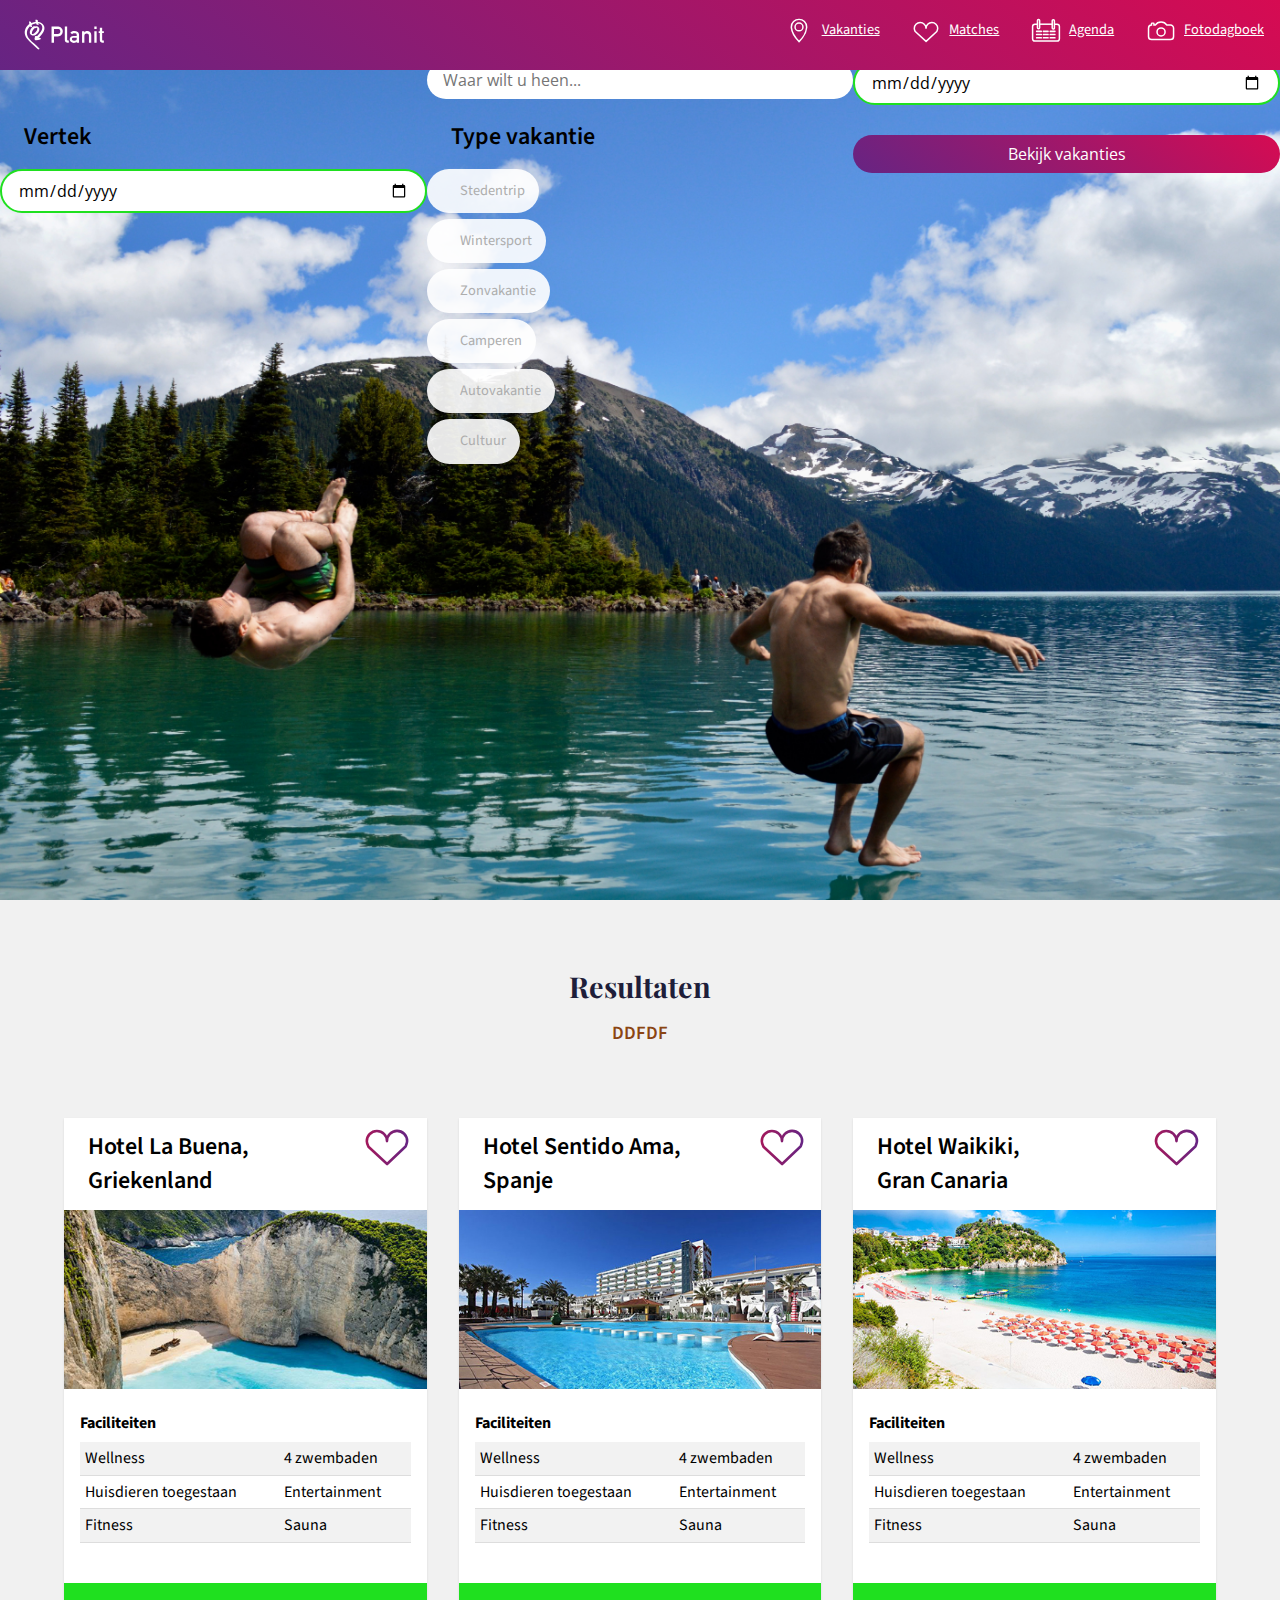
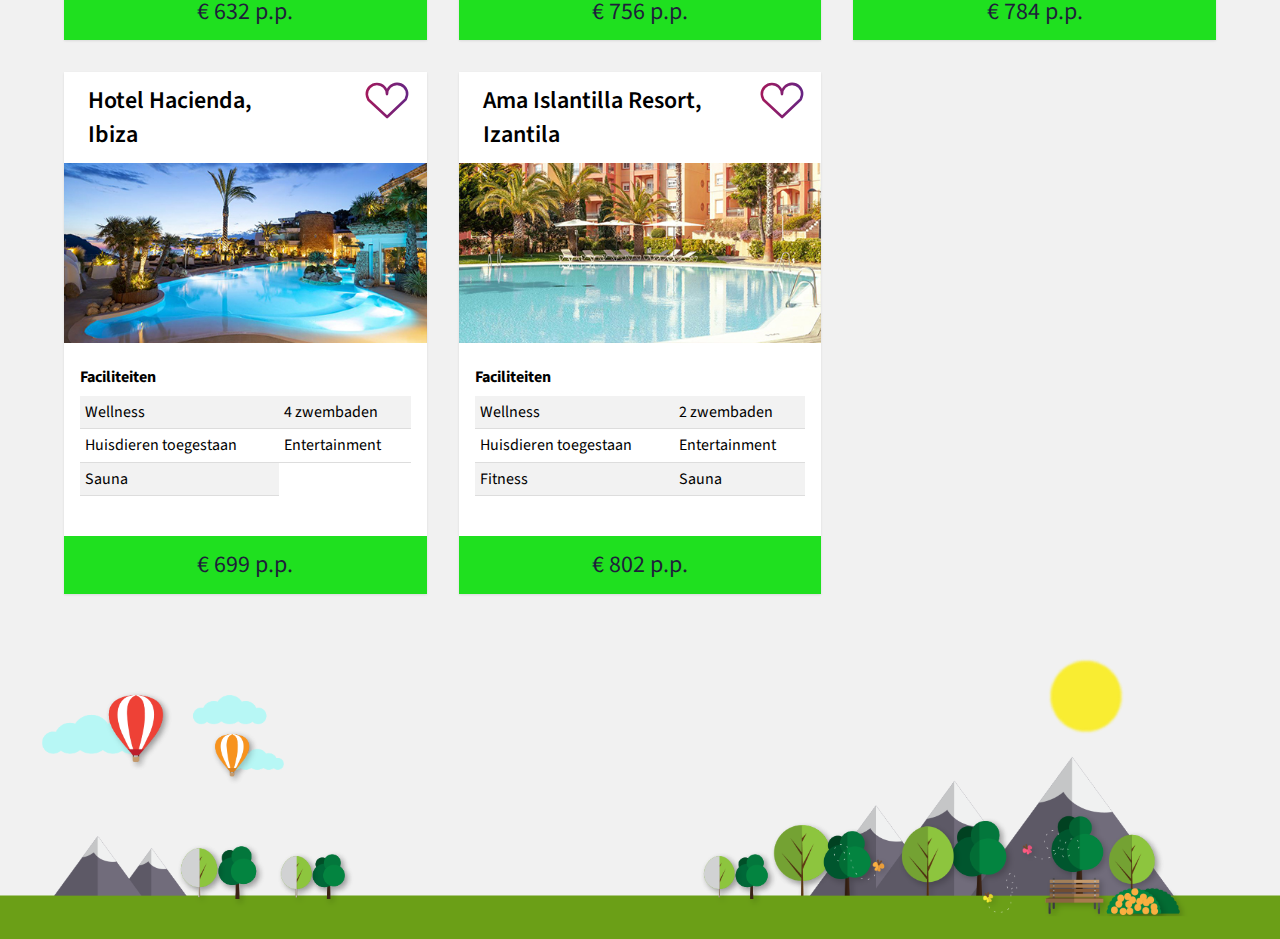
==== commit b5b4b074: "Add files via upload" ====
--- a/index.html
+++ b/index.html
@@ -3,15 +3,16 @@
 
 <head>
     <meta charset="UTF-8">
-    <title>Planit</title>
+    <title>Portfolio - Inge de Waard</title>
     <link rel="stylesheet" type="text/css" href="style/style.css">
-    <link rel="stylesheet" href="https://use.fontawesome.com/releases/v5.4.1/css/all.css" integrity="sha384-5sAR7xN1Nv6T6+dT2mhtzEpVJvfS3NScPQTrOxhwjIuvcA67KV2R5Jz6kr4abQsz"
-        crossorigin="anonymous">
+    <link href="https://fonts.googleapis.com/css?family=Montserrat:400,400i,500,500i,600,600i,700,700i,800,800i,900,900i|Open+Sans:400,400i,600,600i,700,700i,800,800i|Roboto+Mono:400,400i,500,500i,700,700i&display=swap" rel="stylesheet">
+        <link rel="stylesheet" href="https://use.fontawesome.com/releases/v5.4.1/css/all.css" integrity="sha384-5sAR7xN1Nv6T6+dT2mhtzEpVJvfS3NScPQTrOxhwjIuvcA67KV2R5Jz6kr4abQsz" crossorigin="anonymous">
 </head>
 
 <body>
 
     <header>
+
         <nav>
             <ul>
                 <li><img id='logo' src="images/logo-09.svg" alt=""></li>
@@ -21,143 +22,203 @@
                 <li><img src="images/fotoicon.svg" alt=""><a href="#">Fotodagboek</a></li>
             </ul>
         </nav>
-    </header>
-
-
-    <main>
-
-        <div id="banner">
-
-        </div>
-        <sibebar>
-            <h1>Filter je zoekresultaten</h1>
-            <form id="containerfilter" action="formulier">
+
+<form id="containerfilter" action="formulier">
+
+                <legend>Filter je zoekresultaten</legend>
+
+
                 <div class="childfilter">
                     <h4>Bestemming</h4>
                     <input type="text" placeholder="Waar wilt u heen..."> <br>
                 </div>
+
                 <div class="childfilter">
                     <h4>Aankomst</h4>
                     <input type="date"> <br>
                 </div>
+
                 <div class="childfilter">
                     <h4>Vertek</h4>
                     <input type="date"> <br>
                 </div>
-                <div class="childfilter">
-                    <h4>Budget</h4>
-                    <input type="range" name="points" min="0" max="900"> <br>
-                </div>
-                <div class="childfilter">
-
+
+
+
+
+                <div class="childfilter">
                     <h4>Type vakantie</h4>
-                    <!-- <input type="checkbox" name="vehicle1" value="Avontuur"> Avontuur<br>
-                    <input type="checkbox" name="vehicle2" value="Wintersport"> Wintersport<br>
-                    <input type="checkbox" name="vehicle3" value="Zonvakantie"> Zonvakantie<br>
-                     <input type="checkbox" name="vehicle3" value="Camperen"> Camperen<br>
-                      <input type="checkbox" name="vehicle3" value="Stedentrip"> Stedentrip<br> -->
-                </div>
-
-                <div class="container">
                     <ul class="ks-cboxtags">
                         <li><input type="checkbox" id="checkboxOne" value="Stedentrip"><label for="checkboxOne">Stedentrip</label></li>
                         <li><input type="checkbox" id="checkboxTwo" value="Wintersport"><label for="checkboxTwo">Wintersport</label></li>
                         <li><input type="checkbox" id="checkboxThree" value="Zonvakantie"><label for="checkboxThree">Zonvakantie</label></li>
                         <li><input type="checkbox" id="checkboxFour" value="Camperen"><label for="checkboxFour">Camperen</label></li>
                         <li><input type="checkbox" id="checkboxFive" value="Autovakantie"><label for="checkboxFive">Autovakantie</label></li>
-                        <li><input type="checkbox" id="checkboxSix" value="Cultuur" checked><label for="checkboxSix">Cultuur</label></li>
+                        <li><input type="checkbox" id="checkboxSix" value="Cultuur"><label for="checkboxSix">Cultuur</label></li>
                     </ul>
                 </div>
 
                 <div class="childfilter">
-                    <h4>Reisgenoten</h4>
-                    <input type="text" placeholder="Met wie ga je op reis..."> <br>
-                </div>
-                <div class="childfilter">
                     <h4></h4>
-                    <input type="submit" value="Uitnodiging verzenden">
+                    <input type="submit" value="Bekijk vakanties">
                 </div>
 
             </form>
 
 
-        </sibebar>
-
-        <!--https://www.w3schools.com/howto/howto_js_filter_lists.asp-->
+    </header>
+
+    <main>
 
         <section>
-
-
+            <h2>Resultaten</h2>
+            <h3>ddfdf</h3>
+                 <article>
+                <img class="leeg-hartje" src="images/hart-leeg.svg" alt="">
+                <h4>Hotel La Buena, <br> Griekenland</h4>
+                <img src="images/griekenland.jpg" alt="">
+                
+                <table >
+                     <tr>
+                        <th>Faciliteiten</th>
+                      
+                    </tr>
+                    <tr>
+                        <td>Wellness</td>
+                        <td>4 zwembaden</td>
+                    </tr>
+                    <tr>
+                        <td>Huisdieren toegestaan</td>
+                        <td>Entertainment</td>
+                    </tr>
+                    <tr>
+                        <td>Fitness</td>
+                        <td>Sauna</td>
+                    </tr>
+                </table>
+            <a class="bekijkmeer" href="#"> € 632 p.p.</a>
+
+            </article>
+                    <article>
+                <img class="leeg-hartje" src="images/hart-leeg.svg" alt="">
+                <h4>Hotel Sentido Ama, <br> Spanje</h4>
+                <img src="images/spanje.jpg" alt="">
+                
+                <table >
+                     <tr>
+                        <th>Faciliteiten</th>
+                      
+                    </tr>
+                    <tr>
+                        <td>Wellness</td>
+                        <td>4 zwembaden</td>
+                    </tr>
+                    <tr>
+                        <td>Huisdieren toegestaan</td>
+                        <td>Entertainment</td>
+                    </tr>
+                    <tr>
+                        <td>Fitness</td>
+                        <td>Sauna</td>
+                    </tr>
+                </table>
+            <a class="bekijkmeer" href="#"> € 756 p.p.</a>
+
+            </article>
+                   <article>
+                <img class="leeg-hartje" src="images/hart-leeg.svg" alt="">
+                <h4>Hotel Waikiki, <br> Gran Canaria</h4>
+                <img src="images/turkije.jpg" alt="">
+                
+                <table >
+                     <tr>
+                        <th>Faciliteiten</th>
+                      
+                    </tr>
+                    <tr>
+                        <td>Wellness</td>
+                        <td>4 zwembaden</td>
+                    </tr>
+                    <tr>
+                        <td>Huisdieren toegestaan</td>
+                        <td>Entertainment</td>
+                    </tr>
+                    <tr>
+                        <td>Fitness</td>
+                        <td>Sauna</td>
+                    </tr>
+                </table>
+            <a class="bekijkmeer" href="#"> € 784 p.p.</a>
+
+            </article>
+                  <article>
+                <img class="leeg-hartje" src="images/hart-leeg.svg" alt="">
+                <h4>Hotel Hacienda, <br> Ibiza</h4>
+                <img src="images/spanje2.jpg" alt="">
+                
+                <table >
+                     <tr>
+                        <th>Faciliteiten</th>
+                      
+                    </tr>
+                    <tr>
+                        <td>Wellness</td>
+                        <td>4 zwembaden</td>
+                    </tr>
+                    <tr>
+                        <td>Huisdieren toegestaan</td>
+                        <td>Entertainment</td>
+                    </tr>
+                    <tr>
+                        <td>Sauna</td>
+                    </tr>
+                </table>
+            <a class="bekijkmeer" href="#"> € 699 p.p.</a>
+
+            </article>
             <article>
-                <img src="images/griekenland.jpg" alt="">
-                <h3>Hotel Vesias</h3>
-                <sub>Spanje | Tenerife, Playa De Las Americas</sub>
-                <p></p>
-                <h4>Faciliteiten</h4>
-                <ul class="faciliteiten">
-                    <li class="faciliteiten">200m tot strand</li>
-                    <li class="faciliteiten">Buiten zwembad</li>
-                    <li class="faciliteiten">Wellness &amp;Sauna</li>
-                </ul>
-                <a href="#">Bekijk meer info</a>
-                <img src="images/hart-leeg.svg" alt="" class="hartlike">
-            </article>
-            
-            <article>
-                <img src="images/turkije.jpg" alt="">
-  <h3>Titanic Resort </h3>
-                <sub>Turkije | Turkse Rivera, Side</sub>                <table>
-                    <tr>
-                        <th>Faciliteiten</th>
-                        <th></th>
-                    </tr>
-                    <tr>
-                        <td>Zwembad</td>
-                        <td>Sportzaal</td>
-                    </tr>
-                    <tr>
-                        <td>Sauna</td>
-                        <td>Wellness</td>
-                    </tr>
-                </table>
-                <img src="images/hart-leeg.svg" alt="" class="hartlike">
-            </article>
-                  
-           <article>
-                <img src="images/turkije.jpg" alt="">
-                <h3>Sunos Beach Resort </h3>
-                <sub>Turkije | Turkse Rivera, Side</sub>
-
-                <table>
-                            <tr>
-                        <th>Faciliteiten</th>
-                        <th></th>
-                    </tr>
-                    <tr>
-                        <td>Zwembad</td>
-                        <td>Sportzaal</td>
-                    </tr>
-                    <tr>
-                        <td>Sauna</td>
-                        <td>Wellness</td>
-                    </tr>
-                </table>
-                <img src="images/hart-leeg.svg" alt="" class="hartlike">
+                <img class="leeg-hartje" src="images/hart-leeg.svg" alt="">
+                <h4>Ama Islantilla Resort, <br> Izantila</h4>
+                <img src="images/ibiza2.jpg" alt="">
+                
+                <table >
+                     <tr>
+                        <th>Faciliteiten</th>
+                      
+                    </tr>
+                    <tr>
+                        <td>Wellness</td>
+                        <td>2 zwembaden</td>
+                    </tr>
+                    <tr>
+                        <td>Huisdieren toegestaan</td>
+                        <td>Entertainment</td>
+                    </tr>
+                    <tr>
+                        <td>Fitness</td>
+                        <td>Sauna</td>
+                    </tr>
+                </table>
+            <a class="bekijkmeer" href="#"> € 802 p.p.</a>
+
             </article>
         </section>
 
+
+
+
+
+
+
     </main>
 
     <footer>
 
-
-
     </footer>
 
-
 </body>
 
 </html>
 
 
-<script src="js/javascript.js"></script>
+<script src="js/javascript.js"></script>--- a/style/style.css
+++ b/style/style.css
@@ -1,193 +1,173 @@
 @import url('https://fonts.googleapis.com/css?family=Open+Sans:400,400i,600,600i,700,700i,800,800i|Playfair+Display:400,400i,700,700i,900,900i|Roboto+Slab:400,700&display=swap');
 
 
+@import url('https://fonts.googleapis.com/css?family=Source+Sans+Pro:300,300i,400,400i,600,600i,700,700i,900,900i&display=swap');
+
+@import url('https://fonts.googleapis.com/css?family=Source+Sans+Pro:400,700&display=swap');
+
+@import url('https://fonts.googleapis.com/css?family=Nunito+Sans:400,700|Playfair+Display:400,900&display=swap');
+
+*,
+:before,
+:after {
+    -webkit-box-sizing: border-box;
+    -moz-box-sizing: border-box;
+    box-sizing: border-box;
+}
+
+
 * {
-    box-sizing: border-box;
-}
+    font-family: 'Source Sans Pro', sans-serif;
+    transition-delay: 150ms;
+    padding: 0;
+    line-height: 1.4em;
+}
+
+
+body { 
+    overflow-x: hidden;
+}
+
+#logo {
+    width: 100px;
+}
+
 
 h1 {
-    padding: 1em 1em 0em;
-    font-family: 'Roboto Slab', serif;
+    font-weight: 600;
+    padding: 0em 0.6em;
+    text-align: center;
+    z-index: 10;
+    margin-top: 1em;
+    font-family: 'Playfair Display', serif;
     font-weight: 700;
-}
+    font-size: 2.2em;
+    color: #1e1e3a;
+
+}
+
 
 h2 {
-    font-family: 'Roboto Slab', serif;
+    font-family: 'Playfair Display', serif;
+    font-size: 1.8em;
+    font-weight: 200;
+    font-weight: 700;
+    line-height: 1em;
+    margin-bottom: 1em;
+    text-align: center;
+    color: #1e1e3a;
+}
+
+
+h3 {
+    font-weight: 600;
+    padding: 0em 0.6em;
+    text-align: center;
+    text-transform: uppercase;
+    color: #8B4513;
+    margin-top: -0.5em;
+    margin-bottom: 3em;
+
+}
+
+h4 {
+    font-weight: 600;
+    font-size: 1.5em;
+    text-align: left;
+    padding: 0 1em 0;
+    display: flex;
+    margin: 0.5em 0em;
+}
+
+p {
+    color: #333;
+    padding: 0 1em;
+    line-height: 1.6;
+    font-size: 0.9em;
+    font-family: 'Open Sans', sans-serif;
+    text-align: left;
+    max-width: 70rem;
+    
+}
+
+
+.inleiding {
+    width: 60vw;
+    margin: auto;
+    margin-top: -1em;
+    margin-bottom: 3em;
+    text-align: center;
+}
+
+h5 {
+    font-size: 1em;
+    margin-bottom: 10px;
+}
+
+h6 {
+    font-size: 1em;
+    margin: 0.8em 0 1em;
     font-weight: 400;
-    padding: 0em 0.6em;
-}
-
-h3 {
-    font-family: 'Roboto Slab', serif;
-    font-weight: 400;
-    font-size: 180%;
-    margin: 10px 0 0 0;
-    padding: 0;
-}
-
-h4 {
-    font-family: 'Roboto Slab', serif;
-    font-weight: 400;
-    margin-bottom: 0.5em;
-}
-
-
-sub {
-    color: rgb(102, 36, 131);
-    color: 
-    padding: 0;
-    margin: -10px 0 0 0;
-        font-weight: 600;
-
-}
-
-p,
-li {
-    color: #666;
-    padding: 0 1em;
-    line-height: 1.4;
-    font-family: 'Open Sans', sans-serif;
-}
-
-a {
+}
+
+
+h2 p {
+    text-align: center;
+}
+
+.bekijkmeer {
     text-decoration: none;
-    font-family: 'Open Sans', sans-serif;
-    color: #D60B52;
-}
-
-a:hover {
-    font-weight: 400;
-}
-
-input {
-    width: 20em;
+    font-family: 'Source Sans Pro', sans-serif;
+    color: #1e1e3a;
+    text-align: center;
+    cursor: pointer;
+    background-color: #1fe01f;
+    display: block;
+    width: 100%;
+    margin: auto;
+    margin-top: 1em;
     padding: 0.5em;
-    font-family: 'Open Sans', sans-serif;
-    font-size: 1em;
-}
-
-@media (max-width: 620px) {
-    input {
-        width: 100%;
-}
-}
-
-input[type=submit] {
-  background: linear-gradient(38deg, rgba(102, 36, 131, 1) 0%, rgba(214, 11, 82, 1) 100%);
-color: white;
-border: none;
-border-radius: 25px;
-}
-
-input[type=checkbox] {
-
-}
-
-
-
-
-/*****************************
-           Checkboxes
-https://codepen.io/quinlo/pen/ReMRXz?editors=1100
-******************************/
-
-
-
-.container {
-    max-width: 640px;
- 
-}
-
-ul.ks-cboxtags {
-    list-style: none;
-}
-ul.ks-cboxtags li{
-  display: inline;
-}
-ul.ks-cboxtags li label{
-    display: inline-block;
-    background-color: rgba(255, 255, 255, .9);
-    border: 2px solid rgba(139, 139, 139, .3);
-    color: #adadad;
-    border-radius: 25px;
-    white-space: nowrap;
-    margin: 3px 0px;
-    -webkit-touch-callout: none;
-    -webkit-user-select: none;
-    -moz-user-select: none;
-    -ms-user-select: none;
-    user-select: none;
-    -webkit-tap-highlight-color: transparent;
-    transition: all .2s;
-}
-
-ul.ks-cboxtags li label {
-    padding: 8px 12px;
-    cursor: pointer;
-}
-
-ul.ks-cboxtags li label::before {
-    display: inline-block;
-    font-style: normal;
-    font-variant: normal;
-    text-rendering: auto;
-    -webkit-font-smoothing: antialiased;
-    font-family: "Font Awesome 5 Free";
-    font-weight: 900;
-    font-size: 12px;
-    padding: 2px 6px 2px 2px;
-    content: "\f067";
-    transition: transform .3s ease-in-out;
-}
-
-ul.ks-cboxtags li input[type="checkbox"]:checked + label::before {
-    content: "\f00c";
-    transform: rotate(-360deg);
-    transition: transform .3s ease-in-out;
-}
-
-ul.ks-cboxtags li input[type="checkbox"]:checked + label {
-    background-color: rgb(102, 36, 131);
-    color: #fff;
-    border: none;
-    transition: all .2s;
-}
-
-ul.ks-cboxtags li input[type="checkbox"] {
-  display: absolute;
-}
-ul.ks-cboxtags li input[type="checkbox"] {
-  position: absolute;
-  opacity: 0;
-}
-ul.ks-cboxtags li input[type="checkbox"]:focus + label {
-  border: 2px solid #e9a1ff;
-}
-
+    margin-bottom: none;
+    font-size: 1.5em;
+}
+
+.bekijkmeer:hover {
+    font-weight: 600;
+    background-color: #1fe01f;
+}
+
+
+table {
+    width: 100%;
+    margin: 0;
+    padding: 1em;
+    text-align: left;
+    border-spacing: 0;}
+
+td {
+      border-bottom: 1px solid #ddd;
+    padding: 5px;
+}
+
+th {
+  padding-bottom: 0.5em;  
+}
+
+tr:nth-child(even) {background-color: #f2f2f2;} 
 
 /*****************************
            HEADER
 ******************************/
 
-#banner {
+header {
     background-image: url(../images/banner2.jpg);
+    min-height: 100vh;
     background-position: center bottom;
     background-size: 100vw;
-    height: 40vw;
-    width: 100vw;
     background-repeat: no-repeat;
-    margin: 0;
-    padding: 0;
-}
-
-
-
-
-#logo {
-    width: 100px;
-}
-
-header {
+}
+
+nav {
     background: rgb(102, 36, 131);
     background: linear-gradient(38deg, rgba(102, 36, 131, 1) 0%, rgba(214, 11, 82, 1) 100%);
     padding: 1em 1.5em;
@@ -195,15 +175,14 @@
     top: 0;
     min-width: 100vw;
     z-index: 10;
+    padding: 1em;
+
 }
 
 li {
     color: white;
     font-size: 0.9em;
-}
-
-nav {
-    padding: 0;
+    text-decoration: none;
 }
 
 nav a {
@@ -248,16 +227,9 @@
 
 
 @media (max-width: 620px) {
-    /* nav ul {
-        list-style: none;
-        margin: 0;
-        padding: 0;
-        display: flex;
-        flex-direction: column;
-    } */
 
     header {
-        max-height: 8vh;
+        max-height: 6vh;
 
     }
 
@@ -280,67 +252,187 @@
 
 
 /*****************************
+           Checkboxes
+https://codepen.io/quinlo/pen/ReMRXz?editors=1100
+******************************/
+form {
+    display: grid;
+    grid-template-columns: repeat(auto-fit, minmax(350px, 1fr));
+
+}
+
+
+input:required {
+    border: 2px solid #1fe01f;
+}
+
+fieldset {
+    border: none;
+    padding: 0;
+}
+
+input {
+    width: 100%;
+    padding: 0.5em 1em;
+    font-family: 'Open Sans', sans-serif;
+    font-size: 1em;
+    border-radius: 25px;
+    border: none;
+    margin: 3px 0px;
+    
+}
+
+input[type=date]:before {
+    color: #adadad;
+
+}
+
+
+input:invalid {
+  border: 2px solid red;
+}
+
+input[type=date]:valid {
+    color: #000;
+    border: solid 2px #1fe01f;
+}
+
+@media (min-width: 620px) {
+    input {
+        width: 100%;
+    }
+
+}
+
+input[type=submit] {
+    background: linear-gradient(38deg, rgba(102, 36, 131, 1) 0%, rgba(214, 11, 82, 1) 100%);
+    color: white;
+    border: none;
+    border-radius: 25px;
+    cursor: pointer;
+}
+
+
+.container {
+    max-width: 640px;
+    padding: 0;
+
+
+}
+
+ul.ks-cboxtags {
+    list-style: none;
+    padding: 0;
+    margin: 0;
+
+}
+
+ul.ks-cboxtags li {
+    margin: 0;
+    padding: 0;
+
+}
+
+ul.ks-cboxtags li label {
+    display: inline-block;
+    background-color: rgba(255, 255, 255, .9);
+    color: #adadad;
+    border-radius: 25px;
+    white-space: wrap;
+    margin: 3px 0px;
+    -webkit-user-select: none;
+    -moz-user-select: none;
+    -ms-user-select: none;
+    user-select: none;
+    transition: all .2s;
+    cursor: pointer;
+    padding-right: 1em;
+
+}
+
+
+
+ul.ks-cboxtags li label::before {
+    display: inline-block;
+    font-family: "Font Awesome 5 Free";
+    font-weight: 900;
+    font-size: 12px;
+    padding: 1em 1em;
+    content: "\f067";
+    transition: transform .3s ease-in-out;
+}
+
+ul.ks-cboxtags li input[type="checkbox"]:checked + label::before {
+    content: "\f00c";
+    transform: rotate(-360deg);
+    transition: transform .3s ease-in-out;
+}
+
+ul.ks-cboxtags li input[type="checkbox"]:checked + label {
+    background-color: rgb(102, 36, 131);
+    color: #fff;
+    border: none;
+    transition: all .2s;
+}
+
+ul.ks-cboxtags li input[type="checkbox"] {
+    display: absolute;
+}
+
+ul.ks-cboxtags li input[type="checkbox"] {
+    position: absolute;
+    opacity: 0;
+}
+
+ul.ks-cboxtags li input[type="checkbox"]:focus + label {
+    border: 2px solid #e9a1ff;
+}
+
+/*****************************
            BODY
 ******************************/
 
 
 
-sidebar {
-    position: absolute;
-    max-width: 200px;
-    height: 100%;
-    background-color: white;
-    border: 1px solid black;
-}
-
 body {
     font-family: sans-serif;
-    margin: 4em 0 0 0;
+    margin: 0;
+    width: 100vw;
     background-color: #f1f1f1;
 }
 
-form {
-    background-color:#70e1e1;
-    background-color: darkgoldenrod;
-    padding: 1em 2em;
-    margin: 1em;
+main {
+    padding: 0.5em;
+}
+
+@media (min-width: 620px) {
+main {
+    padding: 3em;
+}}
+section {
     display: grid;
-    grid-template-columns: repeat( auto-fill, minmax(200px, 1fr) );}
-
-.childfilter {
-  grid-gap: 1em;
-
-}
-
-
-
-section {
-    padding: 1em;
-    display: grid;
-    grid-template-columns: 1fr;
-}
-
-section h2,
+    grid-template-columns: repeat(auto-fit, minmax(350px, 1fr));
+
+
+}
+
+section h3,
+h2,
 p {
     grid-column: 1 / -1;
 }
 
-@media (max-width: 620px) {
-    section {
-        grid-template-columns: 1fr;
-    }
-}
+
 
 article {
     background-color: white;
-    padding: 0em;
+    padding: 0em 0em;
     margin: 1em;
-    text-align: left;
-    border-radius: 10px;
+    text-align: center;
+    border-radius: 0px;
     box-shadow: 0 1px 3px rgba(0, 0, 0, 0.05), 0 1px 2px rgba(0, 0, 0, 0.05);
     transition: all 0.3s cubic-bezier(.25, .8, .25, 1);
-
-    -webkit-mask-image: radial-gradient(circle 10px at 0 0, transparent 0, transparent 20px, black 21px);
+        position: relative;
 
 }
 
@@ -348,42 +440,24 @@
     box-shadow: 0 14px 28px rgba(0, 0, 0, 0.25), 0 10px 10px rgba(0, 0, 0, 0.22);
 }
 
-/*Bron: https://codepen.io/sdthornton/pen/wBZdXq?editors=1100*/
-
 article img {
     width: 100%;
-    float: left;
-    margin: 0em;
-}
-
-
-
-.hartlike {
-    width: 3.5em;
-    position: ;
-    top: 5px;
-    right: 10px;
-}
-
-h3,
-h4 ul li {
-    color: black;
-    margin: 1em;
-}
-
-.faciliteiten {
-    color: black;
-    list-style: none;
-}
-
-
-
-@media (min-width: 620px) {
-    article img {
-        width: 50%;
-        margin-right: 2em;
-    }
-}
+    border-radius: 0px ;
+
+}
+
+
+
+
+.leeg-hartje {
+    position: absolute;
+    width: 4.3em;
+    top: 0px;
+    right: 5px;
+    background-color: white;
+    padding: 0.2em;
+}
+
 
 /*****************************
            FOOTER
@@ -392,13 +466,16 @@
 
 
 footer {
-    background-image: url(../images/footer-img.png);
+    background-image: url(../images/footer-img-octocat.png);
     min-height: 10em;
-    background-position: center bottom;
-    background-size: contain;
-    height: 25vw;
+    background-position: center top;
+    background-size: 100vw;
+    background-size: 100%;
+    height: 22vw;
     background-repeat: no-repeat;
     margin: 0;
     padding: 0;
-
+    transition: all 350ms ease-in .1s;
+    transition: transform 0.3s ease;
+    transform: translateY(0);
 }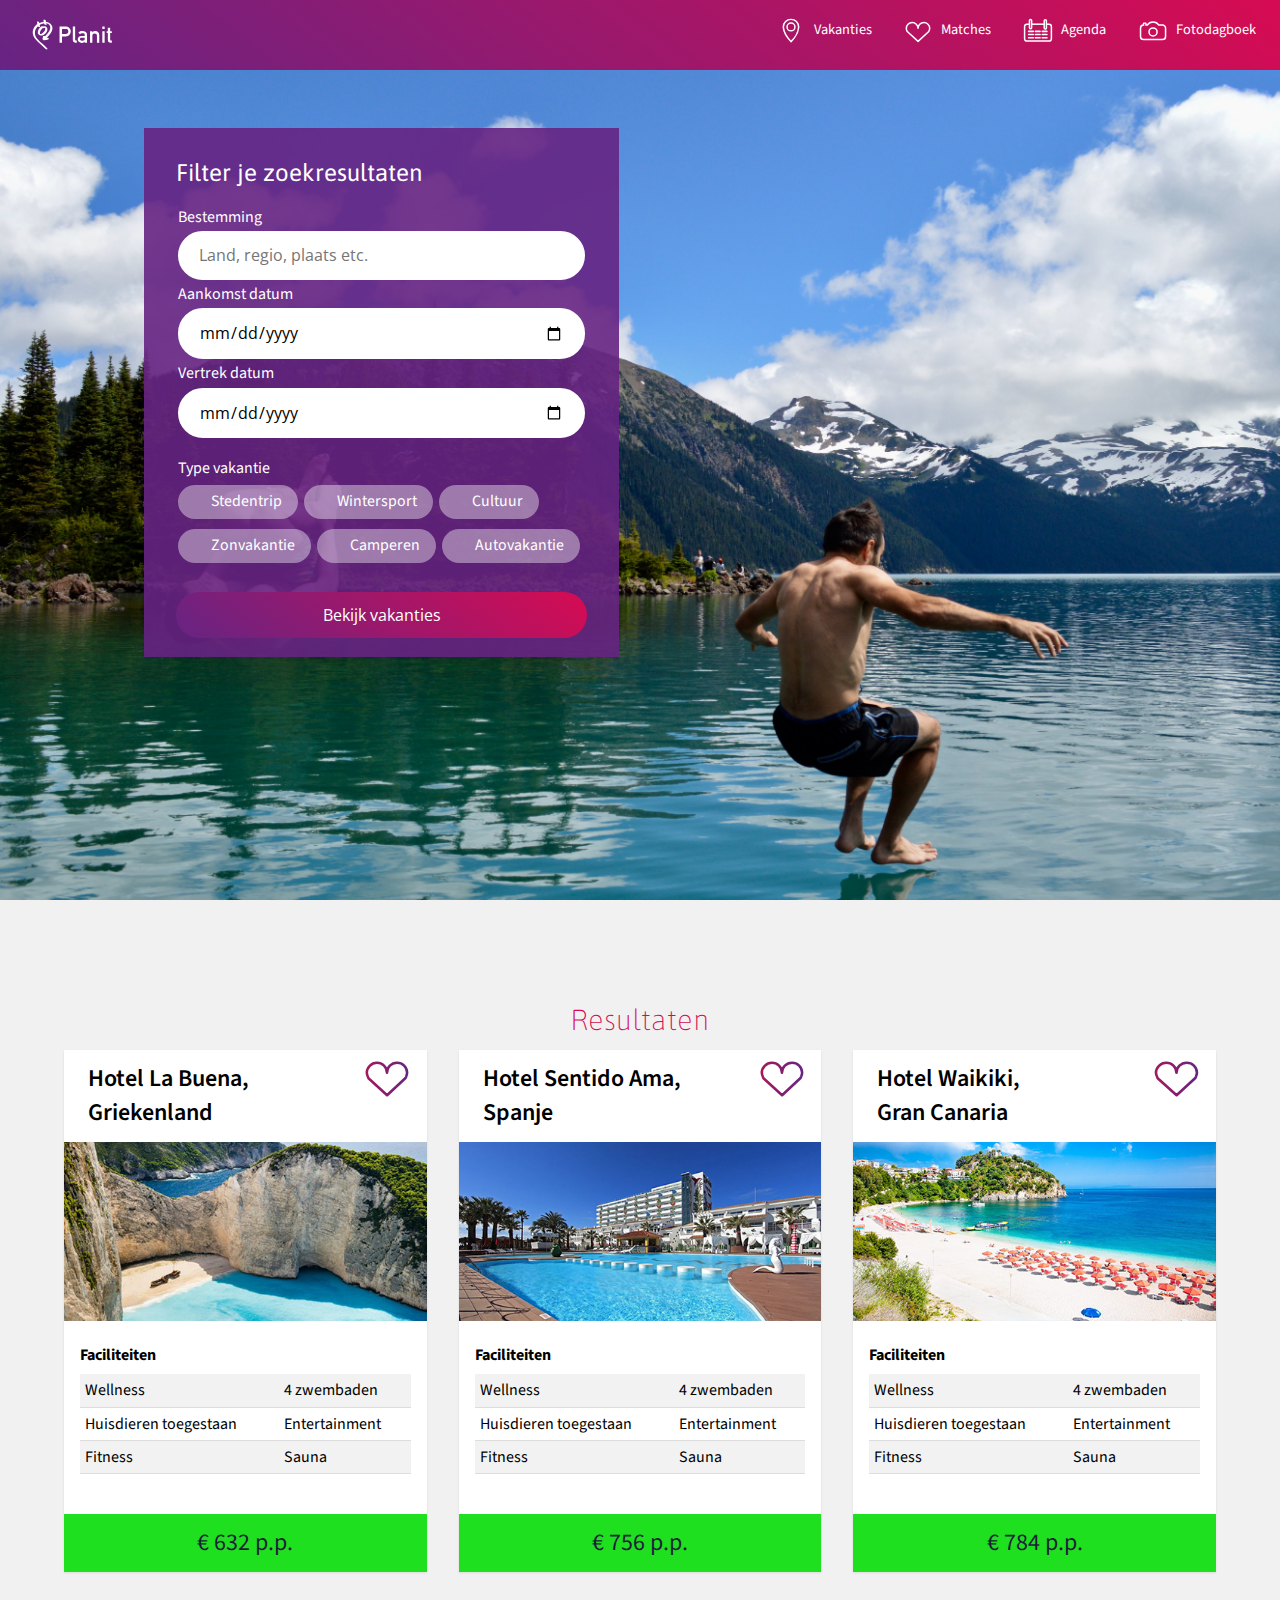
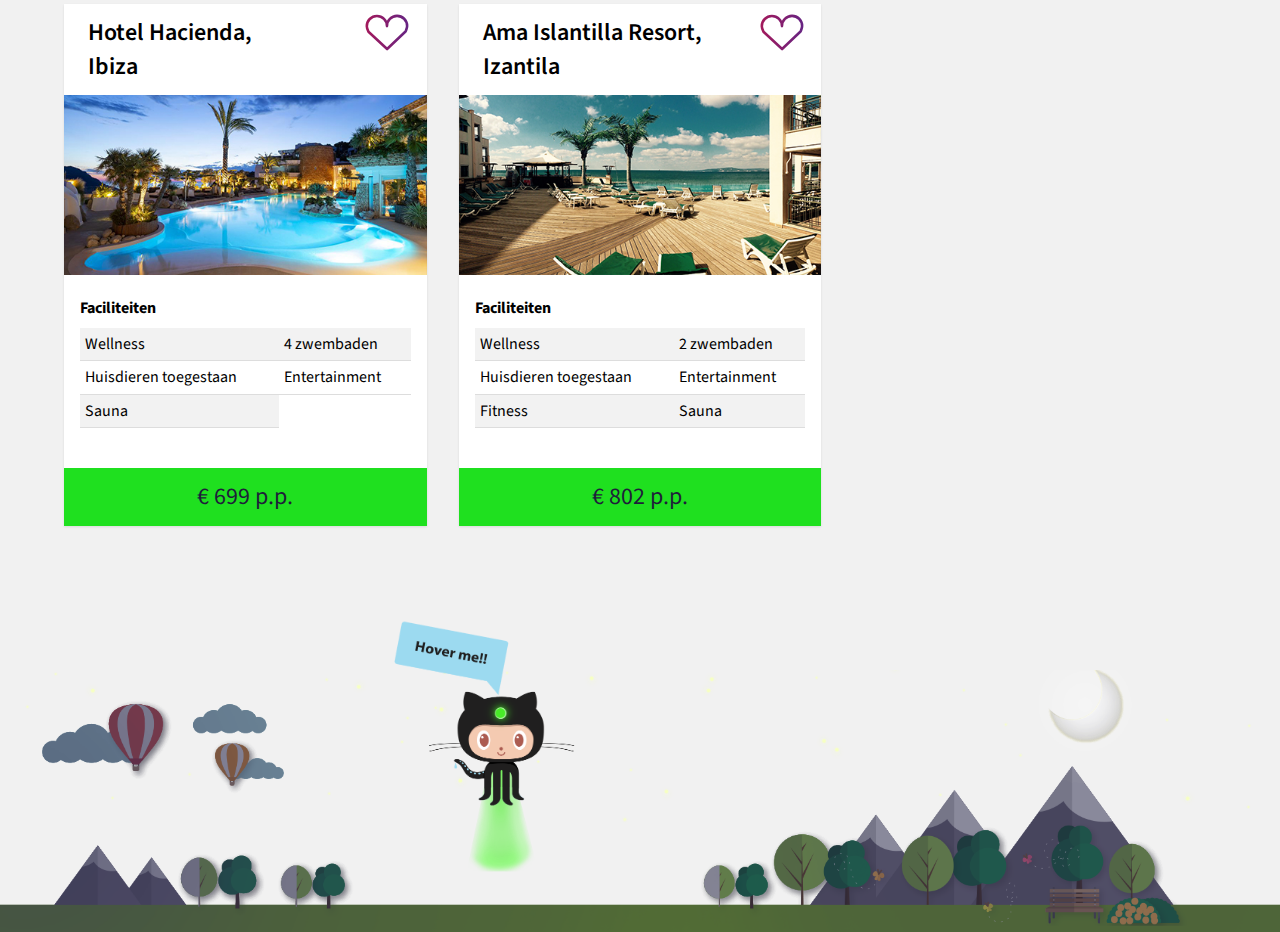
==== commit 9b4a16b9: "Add files via upload" ====
--- a/index.html
+++ b/index.html
@@ -3,10 +3,11 @@
 
 <head>
     <meta charset="UTF-8">
-    <title>Portfolio - Inge de Waard</title>
+    <title>Frontend - Inge de Waard</title>
     <link rel="stylesheet" type="text/css" href="style/style.css">
     <link href="https://fonts.googleapis.com/css?family=Montserrat:400,400i,500,500i,600,600i,700,700i,800,800i,900,900i|Open+Sans:400,400i,600,600i,700,700i,800,800i|Roboto+Mono:400,400i,500,500i,700,700i&display=swap" rel="stylesheet">
-        <link rel="stylesheet" href="https://use.fontawesome.com/releases/v5.4.1/css/all.css" integrity="sha384-5sAR7xN1Nv6T6+dT2mhtzEpVJvfS3NScPQTrOxhwjIuvcA67KV2R5Jz6kr4abQsz" crossorigin="anonymous">
+    <link rel="stylesheet" href="https://use.fontawesome.com/releases/v5.4.1/css/all.css" integrity="sha384-5sAR7xN1Nv6T6+dT2mhtzEpVJvfS3NScPQTrOxhwjIuvcA67KV2R5Jz6kr4abQsz" crossorigin="anonymous">
+    <link href="https://fonts.googleapis.com/css?family=Asap:600&display=swap" rel="stylesheet">
 </head>
 
 <body>
@@ -15,176 +16,158 @@
 
         <nav>
             <ul>
-                <li><img id='logo' src="images/logo-09.svg" alt=""></li>
+                <li><a href="index.html"><img id='logo' src="images/logo-09.svg" alt=""></a></li>
                 <li><img src="images/locatieicon.svg" alt=""><a href="index.html">Vakanties</a></li>
-                <li><img src="images/harticon.svg" alt=""><a href="match.html">Matches</a> </li>
+                <li><img src="images/harticon.svg" alt=""><a href="detailpagina.html">Matches</a> </li>
                 <li><img src="images/agendaicon.svg" alt=""><a href="#">Agenda</a></li>
                 <li><img src="images/fotoicon.svg" alt=""><a href="#">Fotodagboek</a></li>
             </ul>
         </nav>
 
-<form id="containerfilter" action="formulier">
-
-                <legend>Filter je zoekresultaten</legend>
-
-
-                <div class="childfilter">
-                    <h4>Bestemming</h4>
-                    <input type="text" placeholder="Waar wilt u heen..."> <br>
-                </div>
-
-                <div class="childfilter">
-                    <h4>Aankomst</h4>
-                    <input type="date"> <br>
-                </div>
-
-                <div class="childfilter">
-                    <h4>Vertek</h4>
-                    <input type="date"> <br>
-                </div>
-
-
-
-
-                <div class="childfilter">
-                    <h4>Type vakantie</h4>
-                    <ul class="ks-cboxtags">
-                        <li><input type="checkbox" id="checkboxOne" value="Stedentrip"><label for="checkboxOne">Stedentrip</label></li>
-                        <li><input type="checkbox" id="checkboxTwo" value="Wintersport"><label for="checkboxTwo">Wintersport</label></li>
-                        <li><input type="checkbox" id="checkboxThree" value="Zonvakantie"><label for="checkboxThree">Zonvakantie</label></li>
-                        <li><input type="checkbox" id="checkboxFour" value="Camperen"><label for="checkboxFour">Camperen</label></li>
-                        <li><input type="checkbox" id="checkboxFive" value="Autovakantie"><label for="checkboxFive">Autovakantie</label></li>
-                        <li><input type="checkbox" id="checkboxSix" value="Cultuur"><label for="checkboxSix">Cultuur</label></li>
-                    </ul>
-                </div>
-
-                <div class="childfilter">
-                    <h4></h4>
-                    <input type="submit" value="Bekijk vakanties">
-                </div>
-
-            </form>
-
+        <form id="containerfilter" href="#agenda">
+
+            <legend>Filter je zoekresultaten</legend>
+
+            <fieldset>
+                <label class="childfilter" from='bestemming'>Bestemming</label>
+                <input id='bestemming' type="text" placeholder="Land, regio, plaats etc." required> <br>
+                <label class="childfilter" from='aankomst'>Aankomst datum</label>
+                <input id='aankomst' type="date" required> <br>
+                <label class="childfilter" from='vertrek'>Vertrek datum</label>
+                <input id='vertrek' type="date" required> <br>
+            </fieldset>
+
+            <fieldset>
+                <label class="childfilter" from='vertrek'>Type vakantie</label>
+                <!--BRON: https://codepen.io/quinlo/pen/ReMRXz?editors=1100-->
+                <ul class="ks-cboxtags">
+                    <li><input type="checkbox" id="checkboxOne" value="Stedentrip"><label for="checkboxOne">Stedentrip</label></li>
+                    <li><input type="checkbox" id="checkboxTwo" value="Wintersport"><label for="checkboxTwo">Wintersport</label></li>
+                    <li><input type="checkbox" id="checkboxSix" value="Cultuur"><label for="checkboxSix">Cultuur</label></li>
+                    <li><input type="checkbox" id="checkboxThree" value="Zonvakantie"><label for="checkboxThree">Zonvakantie</label></li>
+                    <li><input type="checkbox" id="checkboxFour" value="Camperen"><label for="checkboxFour">Camperen</label></li>
+                    <li><input type="checkbox" id="checkboxFive" value="Autovakantie"><label for="checkboxFive">Autovakantie</label></li>
+                </ul>
+
+            </fieldset>
+
+            <input   type="submit" value="Bekijk vakanties" href="#linktohere"> 
+
+        </form>
 
     </header>
 
-    <main>
-
-        <section>
+   
+   
+    <main >
+
+        <section id="linktohere">
             <h2>Resultaten</h2>
-            <h3>ddfdf</h3>
-                 <article>
-                <img class="leeg-hartje" src="images/hart-leeg.svg" alt="">
+            
+            <article>
+                <img class="leeg-hartje" src="images/hart-leeg.svg" alt="Hartje om te liken">
                 <h4>Hotel La Buena, <br> Griekenland</h4>
-                <img src="images/griekenland.jpg" alt="">
-                
-                <table >
-                     <tr>
-                        <th>Faciliteiten</th>
-                      
-                    </tr>
-                    <tr>
-                        <td>Wellness</td>
-                        <td>4 zwembaden</td>
-                    </tr>
-                    <tr>
-                        <td>Huisdieren toegestaan</td>
-                        <td>Entertainment</td>
-                    </tr>
-                    <tr>
-                        <td>Fitness</td>
-                        <td>Sauna</td>
-                    </tr>
-                </table>
-            <a class="bekijkmeer" href="#"> € 632 p.p.</a>
-
-            </article>
-                    <article>
-                <img class="leeg-hartje" src="images/hart-leeg.svg" alt="">
+                <img src="images/griekenland.jpg" alt="Afbeelding van Hotel La Buena in Griekenland">
+                <table>
+                    <tr>
+                        <th>Faciliteiten</th>
+                    </tr>
+                    <tr>
+                        <td>Wellness</td>
+                        <td>4 zwembaden</td>
+                    </tr>
+                    <tr>
+                        <td>Huisdieren toegestaan</td>
+                        <td>Entertainment</td>
+                    </tr>
+                    <tr>
+                        <td>Fitness</td>
+                        <td>Sauna</td>
+                    </tr>
+                </table>
+                <a class="bekijkmeer" href="detailpagina.html"> &euro; 632 p.p.</a>
+            </article>
+            
+            <article>
+                <img class="leeg-hartje" src="images/hart-leeg.svg" alt="Hartje om te liken">
                 <h4>Hotel Sentido Ama, <br> Spanje</h4>
-                <img src="images/spanje.jpg" alt="">
-                
-                <table >
-                     <tr>
-                        <th>Faciliteiten</th>
-                      
-                    </tr>
-                    <tr>
-                        <td>Wellness</td>
-                        <td>4 zwembaden</td>
-                    </tr>
-                    <tr>
-                        <td>Huisdieren toegestaan</td>
-                        <td>Entertainment</td>
-                    </tr>
-                    <tr>
-                        <td>Fitness</td>
-                        <td>Sauna</td>
-                    </tr>
-                </table>
-            <a class="bekijkmeer" href="#"> € 756 p.p.</a>
-
-            </article>
-                   <article>
-                <img class="leeg-hartje" src="images/hart-leeg.svg" alt="">
+                <img src="images/spanje.jpg" alt="Afbeelding van Hotel Sentido Ama in Spanje">
+
+                <table>
+                    <tr>
+                        <th>Faciliteiten</th>
+
+                    </tr>
+                    <tr>
+                        <td>Wellness</td>
+                        <td>4 zwembaden</td>
+                    </tr>
+                    <tr>
+                        <td>Huisdieren toegestaan</td>
+                        <td>Entertainment</td>
+                    </tr>
+                    <tr>
+                        <td>Fitness</td>
+                        <td>Sauna</td>
+                    </tr>
+                </table>
+                <a class="bekijkmeer" href="detailpagina.html"> &euro; 756 p.p.</a>
+            </article>
+            
+            <article>
+                <img class="leeg-hartje" src="images/hart-leeg.svg" alt="Hartje om te liken">
                 <h4>Hotel Waikiki, <br> Gran Canaria</h4>
-                <img src="images/turkije.jpg" alt="">
-                
-                <table >
-                     <tr>
-                        <th>Faciliteiten</th>
-                      
-                    </tr>
-                    <tr>
-                        <td>Wellness</td>
-                        <td>4 zwembaden</td>
-                    </tr>
-                    <tr>
-                        <td>Huisdieren toegestaan</td>
-                        <td>Entertainment</td>
-                    </tr>
-                    <tr>
-                        <td>Fitness</td>
-                        <td>Sauna</td>
-                    </tr>
-                </table>
-            <a class="bekijkmeer" href="#"> € 784 p.p.</a>
-
-            </article>
-                  <article>
-                <img class="leeg-hartje" src="images/hart-leeg.svg" alt="">
+                <img src="images/turkije.jpg" alt="Afbeelding van Hotel Waikiki in Gran Canaria">
+                <table>
+                    <tr>
+                        <th>Faciliteiten</th>
+                    </tr>
+                    <tr>
+                        <td>Wellness</td>
+                        <td>4 zwembaden</td>
+                    </tr>
+                    <tr>
+                        <td>Huisdieren toegestaan</td>
+                        <td>Entertainment</td>
+                    </tr>
+                    <tr>
+                        <td>Fitness</td>
+                        <td>Sauna</td>
+                    </tr>
+                </table>
+                <a class="bekijkmeer" href="detailpagina.html"> € 784 p.p.</a>
+            </article>
+            
+            <article>
+                <img class="leeg-hartje" src="images/hart-leeg.svg" alt="Hartje om te liken">
                 <h4>Hotel Hacienda, <br> Ibiza</h4>
-                <img src="images/spanje2.jpg" alt="">
-                
-                <table >
-                     <tr>
-                        <th>Faciliteiten</th>
-                      
-                    </tr>
-                    <tr>
-                        <td>Wellness</td>
-                        <td>4 zwembaden</td>
-                    </tr>
-                    <tr>
-                        <td>Huisdieren toegestaan</td>
-                        <td>Entertainment</td>
-                    </tr>
-                    <tr>
-                        <td>Sauna</td>
-                    </tr>
-                </table>
-            <a class="bekijkmeer" href="#"> € 699 p.p.</a>
-
-            </article>
-            <article>
-                <img class="leeg-hartje" src="images/hart-leeg.svg" alt="">
+                <img src="images/spanje2.jpg" alt="Afbeelding van Hotel Hacienda in Ibiza">
+                <table>
+                    <tr>
+                        <th>Faciliteiten</th>
+                    </tr>
+                    <tr>
+                        <td>Wellness</td>
+                        <td>4 zwembaden</td>
+                    </tr>
+                    <tr>
+                        <td>Huisdieren toegestaan</td>
+                        <td>Entertainment</td>
+                    </tr>
+                    <tr>
+                        <td>Sauna</td>
+                    </tr>
+                </table>
+                <a class="bekijkmeer" href="detailpagina.html"> &euro; 699 p.p.</a>
+            </article>
+            
+            <article>
+                <img class="leeg-hartje" src="images/hart-leeg.svg" alt="Hartje om te liken">
                 <h4>Ama Islantilla Resort, <br> Izantila</h4>
-                <img src="images/ibiza2.jpg" alt="">
-                
-                <table >
-                     <tr>
-                        <th>Faciliteiten</th>
-                      
+                <img src="images/alexander-2.jpg" alt="Afbeelding van het Ama Islantilla Resort in Izantila">
+                <table>
+                    <tr>
+                        <th>Faciliteiten</th>
                     </tr>
                     <tr>
                         <td>Wellness</td>
@@ -199,26 +182,22 @@
                         <td>Sauna</td>
                     </tr>
                 </table>
-            <a class="bekijkmeer" href="#"> € 802 p.p.</a>
-
-            </article>
+                <a class="bekijkmeer" href="detailpagina.html"> &euro; 802 p.p.</a>
+            </article>
+            
         </section>
 
-
-
-
-
-
-
     </main>
 
+
+
     <footer>
+        <img id='octocat' src="images/octocat-hover.png" alt="Plaatje van Octocat">
 
     </footer>
 
 </body>
 
-</html>
-
-
-<script src="js/javascript.js"></script>+<script src="js/javascript.js"></script>
+
+</html>--- a/style/style.css
+++ b/style/style.css
@@ -1,20 +1,32 @@
 @import url('https://fonts.googleapis.com/css?family=Open+Sans:400,400i,600,600i,700,700i,800,800i|Playfair+Display:400,400i,700,700i,900,900i|Roboto+Slab:400,700&display=swap');
 
 
+
+
+
+/*****************************
+           FONTS
+******************************/
+
 @import url('https://fonts.googleapis.com/css?family=Source+Sans+Pro:300,300i,400,400i,600,600i,700,700i,900,900i&display=swap');
 
 @import url('https://fonts.googleapis.com/css?family=Source+Sans+Pro:400,700&display=swap');
 
 @import url('https://fonts.googleapis.com/css?family=Nunito+Sans:400,700|Playfair+Display:400,900&display=swap');
 
-*,
-:before,
-:after {
+
+
+
+
+/*****************************
+           ALGEMEEN
+******************************/
+
+*,:before,:after {
     -webkit-box-sizing: border-box;
     -moz-box-sizing: border-box;
     box-sizing: border-box;
 }
-
 
 * {
     font-family: 'Source Sans Pro', sans-serif;
@@ -23,51 +35,67 @@
     line-height: 1.4em;
 }
 
-
-body { 
+body {
     overflow-x: hidden;
 }
 
-#logo {
-    width: 100px;
-}
-
-
 h1 {
-    font-weight: 600;
     padding: 0em 0.6em;
     text-align: center;
-    z-index: 10;
-    margin-top: 1em;
+    margin-top: 7.5em;
     font-family: 'Playfair Display', serif;
     font-weight: 700;
-    font-size: 2.2em;
+    font-size: 2em;
     color: #1e1e3a;
-
-}
-
+    position: absolute;
+    margin-right: auto;
+    margin-left: auto;
+    z-index: 8;
+    text-align: center; 
+    width: 100vw;
+}
+
+h1 span {
+    background-color: azure;
+    padding: 10px;
+}
+
+legend {
+    padding: 0.5em 0em 0em;
+    margin: 0;
+    text-align: left;
+    font-family: 'Asap', sans-serif;
+    font-weight: 400;
+    color: white;
+    font-size: 1.5em;
+}
 
 h2 {
-    font-family: 'Playfair Display', serif;
+    font-family: 'Asap', sans-serif;
     font-size: 1.8em;
-    font-weight: 200;
-    font-weight: 700;
+    font-weight: 100;
     line-height: 1em;
-    margin-bottom: 1em;
+    margin: 2em 1em 0em;
     text-align: center;
-    color: #1e1e3a;
+    color: rgba(214, 11, 82, 1);
 }
 
 
 h3 {
-    font-weight: 600;
     padding: 0em 0.6em;
     text-align: center;
-    text-transform: uppercase;
-    color: #8B4513;
-    margin-top: -0.5em;
-    margin-bottom: 3em;
-
+    margin-top: 5em;
+    font-family: 'Playfair Display', serif;
+    font-weight: 700;
+    font-size: 2em;
+    color: antiquewhite;
+    position: absolute;
+    margin-right: auto;
+    margin-left: auto;
+    z-index: 8;
+    text-align: center; 
+    width: 100vw;
+      text-shadow: 2px 2px 4px #000000;
 }
 
 h4 {
@@ -87,16 +115,7 @@
     font-family: 'Open Sans', sans-serif;
     text-align: left;
     max-width: 70rem;
-    
-}
-
-
-.inleiding {
-    width: 60vw;
-    margin: auto;
-    margin-top: -1em;
-    margin-bottom: 3em;
-    text-align: center;
+
 }
 
 h5 {
@@ -110,9 +129,415 @@
     font-weight: 400;
 }
 
-
-h2 p {
+table {
+    width: 100%;
+    margin: 0;
+    padding: 1em;
+    text-align: left;
+    border-spacing: 0;
+}
+
+td {
+    border-bottom: 1px solid #ddd;
+    padding: 5px;
+}
+
+th {
+    padding-bottom: 0.5em;
+}
+
+tr:nth-child(even) {
+    background-color: #f2f2f2;
+}
+
+
+
+
+
+/*****************************
+  vliegende blokken
+******************************/
+
+#blok1 {
+    width: 50px;
+    height: 50px;
+    animation: animate 7s linear infinite alternate;
+    position: fixed;
+    top: -4em;
+    left: 20vw;
+}
+
+@keyframes animate {
+    0% {
+        border: 0.6em solid azure;
+        transform: rotate(0deg);
+    }
+
+    50% {
+        border: 0.4em solid cadetblue;
+        transform: rotate(90deg);
+        left: 30vw;
+    }
+
+    100% {
+        border: 0.2em solid purple;
+        color: white;
+        top: 40vh;
+        transform: rotate(180deg);
+    }
+}
+
+
+#blok2 {
+    width: 50px;
+    height: 50px;
+    animation: animate2 7s linear infinite alternate;
+    position: fixed;
+    bottom: -5em;
+    right: 20vw;
+    border-radius: 50%;
+}
+
+@keyframes animate2 {
+    0% {
+        border: 0.6em solid yellow;
+        transform: rotate(0deg);
+    }
+
+    50% {
+        border: 0.4em solid pink;
+        transform: rotate(90deg);
+        right: 30vw;
+    }
+
+    100% {
+        border: 0.2em solid cadetblue;
+        color: white;
+        bottom: 40vh;
+        transform: rotate(180deg);
+    }
+}
+
+
+
+/*****************************
+           HEADER
+******************************/
+
+header {
+    background-image: url(../images/banner2.jpg);
+    min-height: 100vh;
+    background-position: center bottom;
+    background-size: cover;
+    background-repeat: no-repeat;
+    position: relative;
+}
+
+.detailpagina-img {
+    background-image: url(../images/alexander-videnov-2-cvrZDeKnw-unsplash.jpg);
+    background-position: center top;
+}
+
+#logo {
+    width: 100px;
+}
+
+nav {
+    background: rgb(102, 36, 131);
+    background: linear-gradient(38deg, rgba(102, 36, 131, 1) 0%, rgba(214, 11, 82, 1) 100%);
+    padding: 1em 1.5em;
+    position: fixed;
+    top: 0;
+    min-width: 100vw;
+    z-index: 10;
+}
+
+li {
+    color: white;
+    font-size: 0.9em;
+}
+
+nav a {
+    color: white;
+    text-decoration: none;
+}
+
+nav img {
+    width: 120px;
+}
+
+li img {
+    width: 2.5em;
+    vertical-align: middle;
+    margin-right: 5px;
+}
+
+nav ul {
+    list-style: none;
+    text-decoration: none;
+    margin: 0;
+    padding: 0;
+    display: flex;
+    justify-content: flex-end;
+    flex-wrap: wrap;
+}
+
+ul li {
+    margin-left: 2em;
+}
+
+nav li:hover {
+    font-weight: 400;
+}
+
+nav li:first-child {
+    margin-right: auto;
+    margin-left: 0;
+    text-transform: uppercase;
+}
+
+@media (max-width: 620px) {
+
+    header {
+        max-height: 6vh;
+    }
+    nav {
+        max-height: 10vh;
+    }
+    
+    nav li {
+        padding: 0 0 1em 0;
+        margin: 0 0 1em 0;
+    }
+
+    nav a {
+        display: none;
+    }
+    
+    nav a:first-child {
+        display: inline;
+    }
+
+    li:first-child {
+        border-bottom: 0;
+    }
+}
+
+
+
+
+
+/*****************************
+           FORMULIER
+******************************/
+
+form {
+    max-width: 90vw;
+    background-color: rgba(102, 36, 131, 0.9);
+    padding: 1em 2em 1em;
+    margin: auto;
+    margin-left: 5vw;
+    margin-top: 13vh;
+    position: absolute;
+}
+
+@media (min-width: 620px) {
+    form {
+        max-width: 475px;
+        margin-top: 8em;
+        margin-left: 9em;
+    }
+}
+
+input:required {
+    border: 2px solid #1fe01f;
+}
+
+fieldset {
+    border: none;
+    padding-top: 1em;
+    color: white;
+}
+
+input {
+    width: 100%;
+    padding: 0.5em 1em;
+    font-family: 'Open Sans', sans-serif;
+    font-size: 1em;
+    border-radius: 25px;
+    border: none;
+    margin: 0.2em 0em;
+    border: 5px solid yellow;
+}
+
+input:valid {
+    border: solid 5px yellowgreen;
+}
+
+input:invalid {
+    border: 5px solid white;
+}
+
+input:focus:active {
+    border: 5px solid yellow;
+}
+
+input[type=date]:before {
+    color: #adadad;
+}
+
+input[type=date]:valid {
+    color: #000;
+    border: solid 5px yellowgreen;
+}
+
+@media (min-width: 620px) {
+    input {
+        width: 100%;
+    }
+}
+
+input[type=submit] {
+    background: linear-gradient(38deg, rgba(102, 36, 131, 1) 0%, rgba(214, 11, 82, 1) 100%);
+    color: white;
+    border: none;
+    border-radius: 25px;
+    cursor: pointer;
+    margin-top: 1.5em;
+    padding: 0.75em;
+}
+
+.container {
+    max-width: 640px;
+    padding: 0;
+}
+
+
+/*BRON: https://codepen.io/quinlo/pen/ReMRXz?editors=1100*/
+
+ul.ks-cboxtags {
+    list-style: none;
+    padding: 0;
+    margin: 0;
+
+}
+
+ul.ks-cboxtags li {
+    margin: 0;
+    padding-right: 0.2em;
+    display: inline;
+}
+
+ul.ks-cboxtags li label {
+    display: inline-block;
+    background-color: rgba(255, 255, 255, 0.4);
+    color: white;
+    font-size: 1.1em;
+    border-radius: 25px;
+    white-space: wrap;
+    margin: 5px 0px;
+    -webkit-user-select: none;
+    -moz-user-select: none;
+    -ms-user-select: none;
+    user-select: none;
+    transition: all .2s;
+    cursor: pointer;
+    padding-right: 1em;
+
+}
+
+ul.ks-cboxtags li label::before {
+    display: inline-block;
+    font-family: "Font Awesome 5 Free";
+    font-weight: 900;
+    font-size: 12px;
+    padding: 0.5em 1em;
+    content: "\f067";
+    transition: transform .3s ease-in-out;
+}
+
+ul.ks-cboxtags li input[type="checkbox"]:checked + label::before {
+    content: "\f00c";
+    transform: rotate(-360deg);
+    transition: transform .3s ease-in-out;
+}
+
+ul.ks-cboxtags li input[type="checkbox"]:checked + label {
+    background-color: rgba(214, 11, 82, 1);
+    color: #fff;
+    border: none;
+    transition: all .2s;
+}
+
+ul.ks-cboxtags li input[type="checkbox"] {
+    display: absolute;
+    position: absolute;
+    opacity: 0;
+}
+
+ul.ks-cboxtags li input[type="checkbox"]:focus + label {
+    border: 2px solid yellow;
+}
+
+
+
+
+
+/*****************************
+           BODY
+******************************/
+
+body {
+    font-family: sans-serif;
+    margin: 0;
+    width: 100vw;
+    background-color: #f1f1f1;
+}
+
+main {
+    padding: 0.5em;
+}
+
+@media (min-width: 620px) {
+    main {
+        padding: 3em;
+    }
+}
+
+section {
+    display: grid;
+    grid-template-columns: repeat(auto-fit, minmax(350px, 1fr));
+}
+
+section, h2, p {
+    grid-column: 1 / -1;
+}
+
+article {
+    background-color: white;
+    padding: 0em 0em;
+    margin: 1em;
     text-align: center;
+    border-radius: 0px;
+    box-shadow: 0 1px 3px rgba(0, 0, 0, 0.05), 0 1px 2px rgba(0, 0, 0, 0.05);
+    transition: all 0.3s cubic-bezier(.25, .8, .25, 1);
+    position: relative;
+}
+
+article:hover {
+    box-shadow: 0 14px 28px rgba(0, 0, 0, 0.25), 0 10px 10px rgba(0, 0, 0, 0.22);
+    /*transform: translate3d(20px, -20px, 20px);*/
+}
+
+@media (max-width: 620px) {
+    article:hover {
+        transform: translate3d(0px, 0px, 0px);
+    }
+}
+
+article img {
+    width: 100%;
+    border-radius: 0px;
 }
 
 .bekijkmeer {
@@ -134,320 +559,8 @@
 .bekijkmeer:hover {
     font-weight: 600;
     background-color: #1fe01f;
-}
-
-
-table {
-    width: 100%;
-    margin: 0;
-    padding: 1em;
-    text-align: left;
-    border-spacing: 0;}
-
-td {
-      border-bottom: 1px solid #ddd;
-    padding: 5px;
-}
-
-th {
-  padding-bottom: 0.5em;  
-}
-
-tr:nth-child(even) {background-color: #f2f2f2;} 
-
-/*****************************
-           HEADER
-******************************/
-
-header {
-    background-image: url(../images/banner2.jpg);
-    min-height: 100vh;
-    background-position: center bottom;
-    background-size: 100vw;
-    background-repeat: no-repeat;
-}
-
-nav {
-    background: rgb(102, 36, 131);
-    background: linear-gradient(38deg, rgba(102, 36, 131, 1) 0%, rgba(214, 11, 82, 1) 100%);
-    padding: 1em 1.5em;
-    position: fixed;
-    top: 0;
-    min-width: 100vw;
-    z-index: 10;
-    padding: 1em;
-
-}
-
-li {
-    color: white;
-    font-size: 0.9em;
-    text-decoration: none;
-}
-
-nav a {
-    color: white;
-}
-
-nav img {
-    width: 120px;
-}
-
-li img {
-    width: 2.5em;
-    vertical-align: middle;
-    margin-right: 5px;
-}
-
-nav ul {
-    list-style: none;
-    margin: 0;
-    padding: 0;
-    display: flex;
-    justify-content: flex-end;
-    flex-wrap: wrap;
-}
-
-
-
-ul li {
-    margin-left: 2em;
-}
-
-nav li:hover {
-    border-bottom: 2px solid white;
-}
-
-
-nav li:first-child {
-    margin-right: auto;
-    margin-left: 0;
-    text-transform: uppercase;
-}
-
-
-@media (max-width: 620px) {
-
-    header {
-        max-height: 6vh;
-
-    }
-
-    nav li {
-        padding: 0 0 1em 0;
-        margin: 0 0 1em 0;
-
-        /*border-bottom: 1px solid orange;*/
-    }
-
-    nav a {
-        display: none;
-    }
-
-    li:first-child {
-        border-bottom: 0;
-    }
-
-}
-
-
-/*****************************
-           Checkboxes
-https://codepen.io/quinlo/pen/ReMRXz?editors=1100
-******************************/
-form {
-    display: grid;
-    grid-template-columns: repeat(auto-fit, minmax(350px, 1fr));
-
-}
-
-
-input:required {
-    border: 2px solid #1fe01f;
-}
-
-fieldset {
-    border: none;
-    padding: 0;
-}
-
-input {
-    width: 100%;
-    padding: 0.5em 1em;
-    font-family: 'Open Sans', sans-serif;
-    font-size: 1em;
-    border-radius: 25px;
-    border: none;
-    margin: 3px 0px;
-    
-}
-
-input[type=date]:before {
-    color: #adadad;
-
-}
-
-
-input:invalid {
-  border: 2px solid red;
-}
-
-input[type=date]:valid {
-    color: #000;
-    border: solid 2px #1fe01f;
-}
-
-@media (min-width: 620px) {
-    input {
-        width: 100%;
-    }
-
-}
-
-input[type=submit] {
-    background: linear-gradient(38deg, rgba(102, 36, 131, 1) 0%, rgba(214, 11, 82, 1) 100%);
-    color: white;
-    border: none;
-    border-radius: 25px;
     cursor: pointer;
 }
-
-
-.container {
-    max-width: 640px;
-    padding: 0;
-
-
-}
-
-ul.ks-cboxtags {
-    list-style: none;
-    padding: 0;
-    margin: 0;
-
-}
-
-ul.ks-cboxtags li {
-    margin: 0;
-    padding: 0;
-
-}
-
-ul.ks-cboxtags li label {
-    display: inline-block;
-    background-color: rgba(255, 255, 255, .9);
-    color: #adadad;
-    border-radius: 25px;
-    white-space: wrap;
-    margin: 3px 0px;
-    -webkit-user-select: none;
-    -moz-user-select: none;
-    -ms-user-select: none;
-    user-select: none;
-    transition: all .2s;
-    cursor: pointer;
-    padding-right: 1em;
-
-}
-
-
-
-ul.ks-cboxtags li label::before {
-    display: inline-block;
-    font-family: "Font Awesome 5 Free";
-    font-weight: 900;
-    font-size: 12px;
-    padding: 1em 1em;
-    content: "\f067";
-    transition: transform .3s ease-in-out;
-}
-
-ul.ks-cboxtags li input[type="checkbox"]:checked + label::before {
-    content: "\f00c";
-    transform: rotate(-360deg);
-    transition: transform .3s ease-in-out;
-}
-
-ul.ks-cboxtags li input[type="checkbox"]:checked + label {
-    background-color: rgb(102, 36, 131);
-    color: #fff;
-    border: none;
-    transition: all .2s;
-}
-
-ul.ks-cboxtags li input[type="checkbox"] {
-    display: absolute;
-}
-
-ul.ks-cboxtags li input[type="checkbox"] {
-    position: absolute;
-    opacity: 0;
-}
-
-ul.ks-cboxtags li input[type="checkbox"]:focus + label {
-    border: 2px solid #e9a1ff;
-}
-
-/*****************************
-           BODY
-******************************/
-
-
-
-body {
-    font-family: sans-serif;
-    margin: 0;
-    width: 100vw;
-    background-color: #f1f1f1;
-}
-
-main {
-    padding: 0.5em;
-}
-
-@media (min-width: 620px) {
-main {
-    padding: 3em;
-}}
-section {
-    display: grid;
-    grid-template-columns: repeat(auto-fit, minmax(350px, 1fr));
-
-
-}
-
-section h3,
-h2,
-p {
-    grid-column: 1 / -1;
-}
-
-
-
-article {
-    background-color: white;
-    padding: 0em 0em;
-    margin: 1em;
-    text-align: center;
-    border-radius: 0px;
-    box-shadow: 0 1px 3px rgba(0, 0, 0, 0.05), 0 1px 2px rgba(0, 0, 0, 0.05);
-    transition: all 0.3s cubic-bezier(.25, .8, .25, 1);
-        position: relative;
-
-}
-
-article:hover {
-    box-shadow: 0 14px 28px rgba(0, 0, 0, 0.25), 0 10px 10px rgba(0, 0, 0, 0.22);
-}
-
-article img {
-    width: 100%;
-    border-radius: 0px ;
-
-}
-
-
-
 
 .leeg-hartje {
     position: absolute;
@@ -459,23 +572,93 @@
 }
 
 
+
+
+
 /*****************************
            FOOTER
 ******************************/
 
-
-
 footer {
-    background-image: url(../images/footer-img-octocat.png);
-    min-height: 10em;
-    background-position: center top;
+    background-image: url(../images/footer-img-octocat-Hersteld.png);
+    min-height: 2em;
+    background-position: center center;
     background-size: 100vw;
-    background-size: 100%;
-    height: 22vw;
     background-repeat: no-repeat;
-    margin: 0;
+    margin-top: 5em;
     padding: 0;
-    transition: all 350ms ease-in .1s;
-    transition: transform 0.3s ease;
-    transform: translateY(0);
-}+}
+
+#octocat {
+    width: 20vw;
+    display: block;
+    margin-left: 30%;
+    margin-right: auto;
+    position: relative;
+    bottom: 300px;
+    transition: transform 1s ease;
+    transform: translateY(250px);
+}
+
+#octocat:hover {
+    transform: translateY(200px) scale(0.1) translateX(75px) rotate(360deg);
+}
+
+@media (min-width: 620px) {
+    #octocat {
+        width: 15vw;
+    }
+}
+
+
+
+
+
+/*****************************
+          DARKMODE
+******************************/
+
+/*BRON: https://css-tricks.com/dark-modes-with-css*/
+
+
+
+@media screen and (prefers-color-scheme: dark) {
+    body {
+        background-color: #121212;
+        color: lightgrey;
+    }
+
+    article {
+        background-color: #3a3a3a;
+    }
+
+    .leeg-hartje {
+        background-color: #3a3a3a;
+    }
+
+    tr:nth-child(even) {
+        background-color: #505050;
+    }
+
+    footer {
+        background-image: url(../images/footer-img-darkmode.png);
+    }
+}
+
+
+
+
+
+/*****************************
+    REDUCE MOTION ANIMATIONS
+******************************/
+    
+@media (prefers-reduced-motion: reduce) {
+    form {
+        animation: none;
+    }
+}
+
+
+
+
